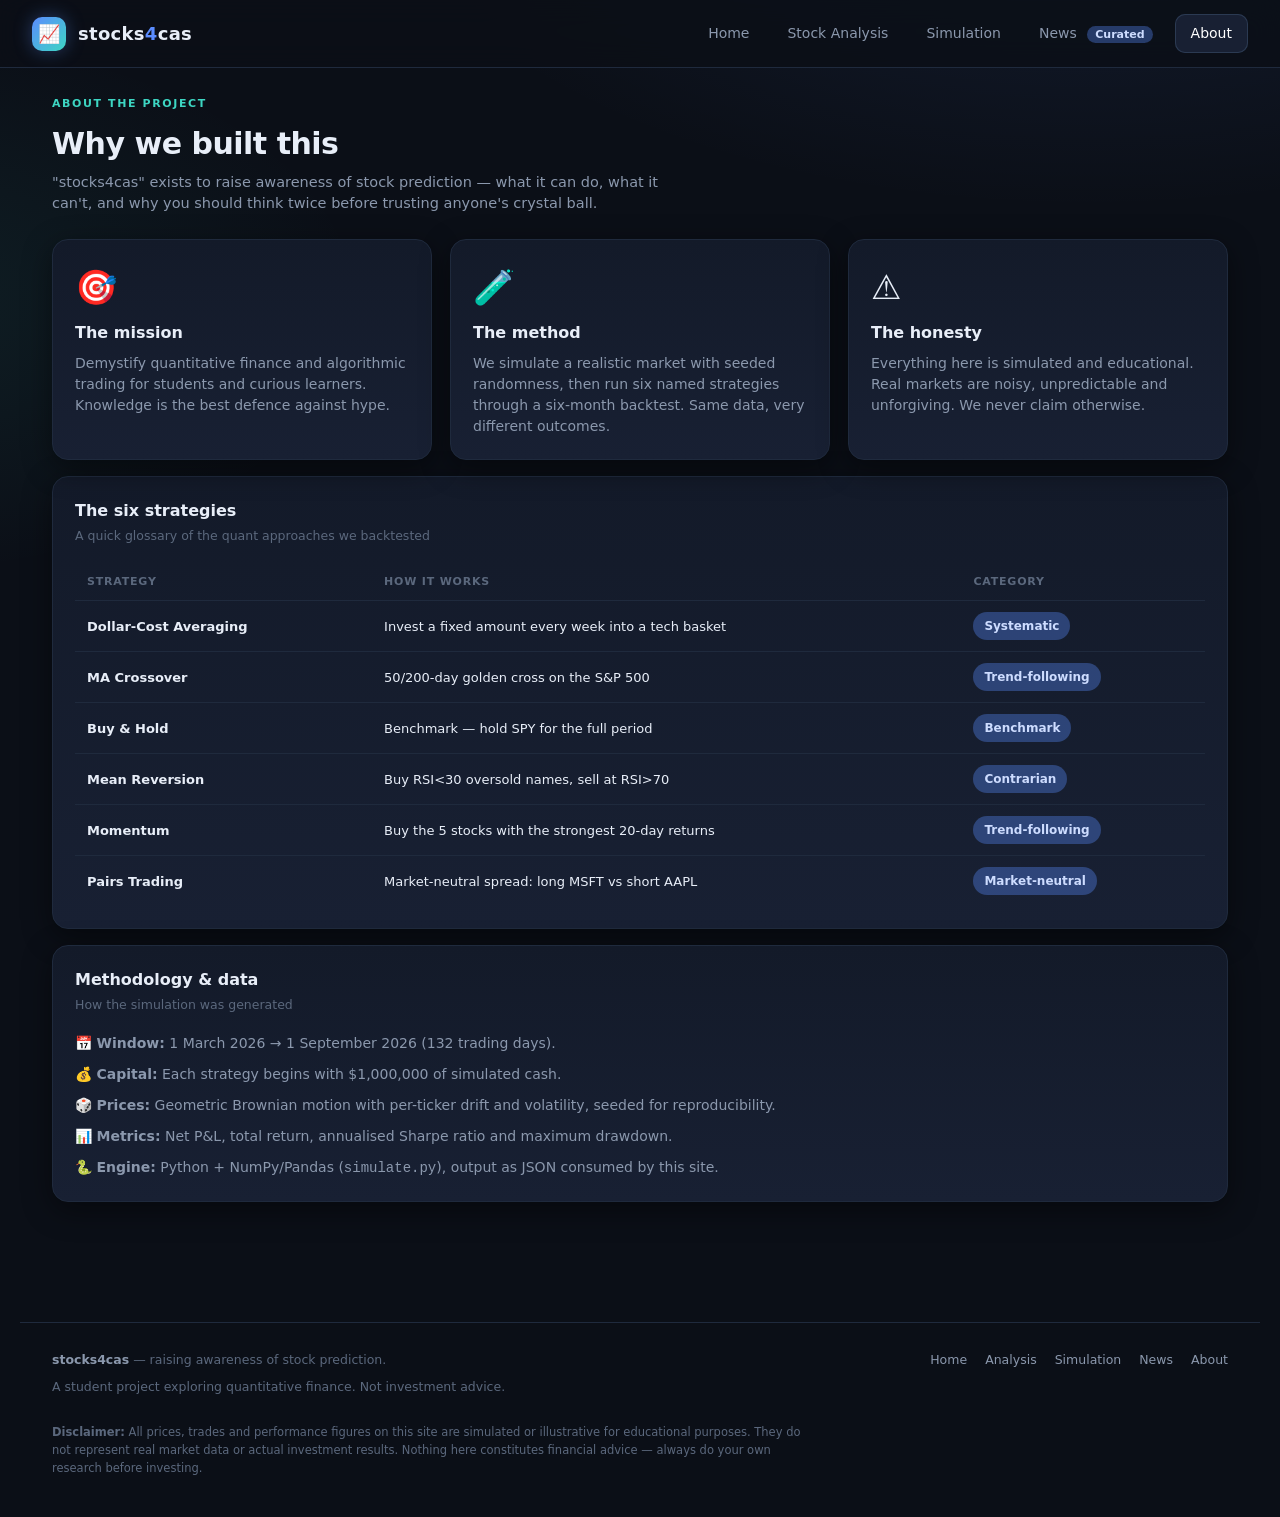
==== about.html @ e9999837 "Add multi-page quant site, simulation engine and generated data - New pages: analysis, simulation, n" ====
<!DOCTYPE html>
<html lang="en">
<head>
    <meta charset="UTF-8">
    <meta name="viewport" content="width=device-width, initial-scale=1.0">
    <title>About — stocks4cas</title>
    <link rel="stylesheet" href="style.css">
    <link rel="icon" href="data:image/svg+xml,<svg xmlns='http://www.w3.org/2000/svg' viewBox='0 0 100 100'><text y='.9em' font-size='90'>📈</text></svg>">
</head>
<body>

    <nav class="navbar">
        <div class="brand">
            <div class="mark">📈</div>
            <div class="brand-name">stocks<span>4</span>cas</div>
        </div>
        <div class="nav-links">
            <a href="index.html" data-key="home">Home</a>
            <a href="analysis.html" data-key="analysis">Stock Analysis</a>
            <a href="simulation.html" data-key="simulation">Simulation</a>
            <a href="news.html" data-key="news">News <span class="nav-badge">Curated</span></a>
            <a href="about.html" data-key="about">About</a>
        </div>
        <button class="menu-toggle" aria-label="Menu">☰</button>
    </nav>

    <main class="wrap">

        <div class="page-head fade-in">
            <div>
                <div class="eyebrow">About the project</div>
                <h1>Why we built this</h1>
                <p class="sub">
                    "stocks4cas" exists to raise awareness of stock prediction — what it can do,
                    what it can't, and why you should think twice before trusting anyone's crystal ball.
                </p>
            </div>
        </div>

        <div class="grid grid-3 mb-16">
            <div class="card fade-in">
                <div style="font-size:34px;">🎯</div>
                <h2 class="mt-8">The mission</h2>
                <p class="muted" style="font-size:14px; margin-top:8px;">
                    Demystify quantitative finance and algorithmic trading for students and curious
                    learners. Knowledge is the best defence against hype.
                </p>
            </div>
            <div class="card fade-in">
                <div style="font-size:34px;">🧪</div>
                <h2 class="mt-8">The method</h2>
                <p class="muted" style="font-size:14px; margin-top:8px;">
                    We simulate a realistic market with seeded randomness, then run six named
                    strategies through a six-month backtest. Same data, very different outcomes.
                </p>
            </div>
            <div class="card fade-in">
                <div style="font-size:34px;">⚠️</div>
                <h2 class="mt-8">The honesty</h2>
                <p class="muted" style="font-size:14px; margin-top:8px;">
                    Everything here is simulated and educational. Real markets are noisy,
                    unpredictable and unforgiving. We never claim otherwise.
                </p>
            </div>
        </div>

        <div class="card">
            <div class="card-head">
                <div>
                    <h2>The six strategies</h2>
                    <div class="hint">A quick glossary of the quant approaches we backtested</div>
                </div>
            </div>
            <div class="table-scroll">
                <table>
                    <thead>
                        <tr><th>Strategy</th><th>How it works</th><th>Category</th></tr>
                    </thead>
                    <tbody id="strategy-glossary"></tbody>
                </table>
            </div>
        </div>

        <div class="card mt-16">
            <div class="card-head">
                <div>
                    <h2>Methodology &amp; data</h2>
                    <div class="hint">How the simulation was generated</div>
                </div>
            </div>
            <div style="display:flex; flex-direction:column; gap:10px; font-size:14px;" class="muted">
                <p>📅 <strong>Window:</strong> 1 March 2026 → 1 September 2026 (132 trading days).</p>
                <p>💰 <strong>Capital:</strong> Each strategy begins with $1,000,000 of simulated cash.</p>
                <p>🎲 <strong>Prices:</strong> Geometric Brownian motion with per-ticker drift and volatility, seeded for reproducibility.</p>
                <p>📊 <strong>Metrics:</strong> Net P&amp;L, total return, annualised Sharpe ratio and maximum drawdown.</p>
                <p>🐍 <strong>Engine:</strong> Python + NumPy/Pandas (<code>simulate.py</code>), output as JSON consumed by this site.</p>
            </div>
        </div>

    </main>

    <footer class="footer" id="footer"></footer>

    <script src="data.js"></script>
    <script src="common.js"></script>
    <script src="about.js"></script>
</body>
</html>
---- style.css ----
﻿/* ============================================================
   stocks4cas — design system
   A cohesive, modern "quant terminal" aesthetic.
   ============================================================ */

:root {
    --bg: #0b0f17;
    --bg-soft: #0f1522;
    --panel: #131a29;
    --panel-2: #182033;
    --line: #1f2a3d;
    --line-strong: #2b3a52;

    --text: #e8eef8;
    --muted: #8b98ad;
    --faint: #5b687d;

    --accent: #5b8cff;
    --accent-2: #3dd6c3;
    --accent-glow: rgba(91, 140, 255, 0.35);

    --profit: #2dd4a0;
    --profit-bg: rgba(45, 212, 160, 0.12);
    --loss: #ff5d6c;
    --loss-bg: rgba(255, 93, 108, 0.12);
    --warn: #f5b544;

    --radius: 16px;
    --radius-sm: 10px;
    --shadow: 0 8px 30px rgba(0, 0, 0, 0.45);
    --font: "Inter", "Segoe UI", system-ui, -apple-system, sans-serif;
    --mono: "JetBrains Mono", "SFMono-Regular", Consolas, monospace;
}

* { margin: 0; padding: 0; box-sizing: border-box; }

html { scroll-behavior: smooth; }

body {
    font-family: var(--font);
    background:
        radial-gradient(1200px 600px at 85% -10%, rgba(91, 140, 255, 0.12), transparent 60%),
        radial-gradient(900px 500px at -10% 20%, rgba(61, 214, 195, 0.08), transparent 55%),
        var(--bg);
    color: var(--text);
    min-height: 100vh;
    line-height: 1.5;
    -webkit-font-smoothing: antialiased;
}

::selection { background: var(--accent-glow); color: #fff; }

a { color: inherit; text-decoration: none; }

::-webkit-scrollbar { width: 10px; height: 10px; }
::-webkit-scrollbar-track { background: var(--bg-soft); }
::-webkit-scrollbar-thumb { background: var(--line-strong); border-radius: 6px; }
::-webkit-scrollbar-thumb:hover { background: var(--faint); }

.navbar {
    position: sticky;
    top: 0;
    z-index: 50;
    display: flex;
    align-items: center;
    justify-content: space-between;
    padding: 14px 32px;
    background: rgba(11, 15, 23, 0.82);
    backdrop-filter: blur(14px);
    -webkit-backdrop-filter: blur(14px);
    border-bottom: 1px solid var(--line);
}

.brand {
    display: flex;
    align-items: center;
    gap: 12px;
    font-weight: 700;
    font-size: 18px;
    letter-spacing: 0.3px;
}

.brand .mark {
    width: 34px;
    height: 34px;
    display: grid;
    place-items: center;
    border-radius: 10px;
    font-size: 18px;
    background: linear-gradient(135deg, var(--accent), var(--accent-2));
    box-shadow: 0 0 18px var(--accent-glow);
}

.brand .brand-name span { color: var(--accent); }

.nav-links { display: flex; align-items: center; gap: 6px; }

.nav-links a {
    padding: 9px 16px;
    border-radius: 10px;
    color: var(--muted);
    font-size: 14px;
    font-weight: 500;
    transition: color 0.2s, background 0.2s;
}

.nav-links a:hover { color: var(--text); background: var(--panel); }

.nav-links a.active {
    color: #fff;
    background: var(--panel-2);
    box-shadow: inset 0 0 0 1px var(--line-strong);
}

.nav-badge {
    font-size: 11px;
    padding: 2px 8px;
    border-radius: 999px;
    background: var(--accent-glow);
    color: #cddcff;
    margin-left: 6px;
    font-weight: 600;
}

.menu-toggle {
    display: none;
    background: var(--panel);
    border: 1px solid var(--line);
    color: var(--text);
    border-radius: 10px;
    width: 40px;
    height: 40px;
    font-size: 18px;
    cursor: pointer;
}

.wrap {
    max-width: 1240px;
    margin: 0 auto;
    padding: 28px 32px 80px;
}

.page-head {
    display: flex;
    align-items: flex-end;
    justify-content: space-between;
    flex-wrap: wrap;
    gap: 16px;
    margin-bottom: 24px;
}

.page-head h1 { font-size: 30px; font-weight: 800; letter-spacing: -0.5px; }

.page-head .sub { color: var(--muted); margin-top: 6px; font-size: 14.5px; max-width: 640px; }

.eyebrow {
    font-size: 11px;
    font-weight: 700;
    letter-spacing: 1.6px;
    text-transform: uppercase;
    color: var(--accent-2);
    margin-bottom: 8px;
}

.grid { display: grid; gap: 18px; }
.grid-2 { grid-template-columns: repeat(2, 1fr); }
.grid-3 { grid-template-columns: repeat(3, 1fr); }
.grid-4 { grid-template-columns: repeat(4, 1fr); }
.grid-side { grid-template-columns: 2fr 1fr; }

.card {
    background: linear-gradient(180deg, var(--panel), var(--panel-2));
    border: 1px solid var(--line);
    border-radius: var(--radius);
    padding: 22px;
    box-shadow: var(--shadow);
}

.card h2 { font-size: 16px; font-weight: 700; margin-bottom: 4px; }
.card h3 { font-size: 13px; color: var(--muted); font-weight: 500; }
.card .hint { color: var(--faint); font-size: 12.5px; margin-top: 2px; }

.card-head {
    display: flex;
    align-items: flex-start;
    justify-content: space-between;
    gap: 12px;
    margin-bottom: 18px;
}

.stat-grid { display: grid; gap: 14px; }

.kpi {
    background: linear-gradient(180deg, var(--panel), var(--panel-2));
    border: 1px solid var(--line);
    border-radius: var(--radius);
    padding: 18px 20px;
}

.kpi .label { font-size: 12px; color: var(--muted); font-weight: 600; letter-spacing: 0.4px; }
.kpi .value { font-size: 28px; font-weight: 800; margin-top: 6px; font-variant-numeric: tabular-nums; letter-spacing: -0.5px; }
.kpi .delta { font-size: 13px; margin-top: 4px; font-weight: 600; }

.up { color: var(--profit); }
.down { color: var(--loss); }

.chart-box {
    position: relative;
    background: var(--bg-soft);
    border: 1px solid var(--line);
    border-radius: var(--radius-sm);
    padding: 14px;
}

.chart-box.tall { height: 360px; }
.chart-box.med { height: 280px; }

.bar-list { display: flex; flex-direction: column; gap: 12px; }

.bar-row { display: grid; grid-template-columns: 170px 1fr 120px; gap: 14px; align-items: center; }

.bar-row .bar-name { font-size: 13.5px; font-weight: 600; color: var(--text); }
.bar-row .bar-tag { display: block; font-size: 11px; color: var(--faint); font-weight: 400; }

.bar-track {
    background: var(--bg-soft);
    border-radius: 8px;
    height: 26px;
    position: relative;
    overflow: hidden;
    border: 1px solid var(--line);
}

.bar-fill {
    height: 100%;
    border-radius: 7px;
    display: flex;
    align-items: center;
    justify-content: flex-end;
    padding: 0 8px;
    font-size: 11px;
    font-weight: 700;
    color: #fff;
    min-width: 8px;
    transition: width 1s cubic-bezier(0.2, 0.8, 0.2, 1);
}

.bar-fill.profit { background: linear-gradient(90deg, #17a87f, var(--profit)); }
.bar-fill.loss { background: linear-gradient(90deg, var(--loss), #ff8a94); }
.bar-track .zero-line {
    position: absolute;
    left: 50%;
    top: 0;
    bottom: 0;
    width: 1px;
    background: var(--line-strong);
}

.bar-val { font-size: 13px; font-weight: 700; text-align: right; font-variant-numeric: tabular-nums; }

.table-scroll { overflow-x: auto; }

table { width: 100%; border-collapse: collapse; font-size: 13px; }

th {
    text-align: left;
    padding: 10px 12px;
    color: var(--faint);
    font-size: 11px;
    font-weight: 700;
    letter-spacing: 0.8px;
    text-transform: uppercase;
    border-bottom: 1px solid var(--line);
}

td { padding: 11px 12px; border-bottom: 1px solid var(--line); font-variant-numeric: tabular-nums; }

tr:last-child td { border-bottom: none; }
tbody tr:hover { background: rgba(91, 140, 255, 0.05); }

.pill {
    display: inline-flex;
    align-items: center;
    gap: 6px;
    font-size: 12px;
    font-weight: 600;
    padding: 4px 10px;
    border-radius: 999px;
    border: 1px solid var(--line-strong);
    color: var(--muted);
    background: var(--bg-soft);
}

.pill.up { color: var(--profit); background: var(--profit-bg); border-color: rgba(45, 212, 160, 0.35); }
.pill.down { color: var(--loss); background: var(--loss-bg); border-color: rgba(255, 93, 108, 0.35); }
.pill.accent { color: #cddcff; background: var(--accent-glow); border-color: transparent; }

.side-buy { color: var(--profit); font-weight: 700; }
.side-sell { color: var(--loss); font-weight: 700; }
.side-short { color: var(--warn); font-weight: 700; }
.side-cover { color: var(--accent-2); font-weight: 700; }

.news-list { display: flex; flex-direction: column; gap: 14px; }

.news-card {
    display: flex;
    gap: 16px;
    padding: 16px;
    background: linear-gradient(180deg, var(--panel), var(--panel-2));
    border: 1px solid var(--line);
    border-radius: var(--radius);
    cursor: pointer;
    transition: transform 0.18s, border-color 0.18s, box-shadow 0.18s;
}

.news-card:hover { transform: translateY(-2px); border-color: var(--line-strong); box-shadow: var(--shadow); }

.news-thumb {
    width: 92px;
    height: 68px;
    border-radius: var(--radius-sm);
    object-fit: cover;
    background: var(--bg-soft);
    flex-shrink: 0;
    display: grid;
    place-items: center;
    font-size: 26px;
    border: 1px solid var(--line);
}

.news-body { flex: 1; min-width: 0; }

.news-body h4 { font-size: 15px; font-weight: 650; line-height: 1.35; margin-bottom: 4px; }

.news-body p {
    font-size: 13px;
    color: var(--muted);
    display: -webkit-box;
    -webkit-line-clamp: 2;
    -webkit-box-orient: vertical;
    overflow: hidden;
}

.news-meta { display: flex; gap: 10px; align-items: center; margin-top: 8px; font-size: 11.5px; color: var(--faint); flex-wrap: wrap; }
.news-meta .source { color: var(--accent-2); font-weight: 600; }

.insight-card {
    border-left: 3px solid var(--accent);
    background: linear-gradient(180deg, var(--panel), var(--panel-2));
    border-radius: var(--radius);
    padding: 18px 20px;
}

.insight-card.positive { border-left-color: var(--profit); }
.insight-card.negative { border-left-color: var(--loss); }

.insight-card h4 { font-size: 14.5px; font-weight: 700; margin-bottom: 6px; }
.insight-card p { font-size: 13.5px; color: var(--muted); }

.hero {
    position: relative;
    border-radius: 22px;
    overflow: hidden;
    padding: 48px 44px;
    border: 1px solid var(--line);
    background:
        radial-gradient(700px 400px at 90% 0%, rgba(61, 214, 195, 0.16), transparent 60%),
        radial-gradient(700px 400px at 0% 100%, rgba(91, 140, 255, 0.2), transparent 60%),
        linear-gradient(180deg, var(--panel), var(--panel-2));
    margin-bottom: 22px;
}

.hero h1 { font-size: 42px; font-weight: 850; letter-spacing: -1px; line-height: 1.08; max-width: 720px; }

.hero h1 .grad {
    background: linear-gradient(90deg, var(--accent), var(--accent-2));
    -webkit-background-clip: text;
    background-clip: text;
    color: transparent;
}

.hero p { color: var(--muted); max-width: 620px; margin-top: 14px; font-size: 15.5px; }

.hero-ctas { display: flex; gap: 12px; margin-top: 26px; flex-wrap: wrap; }

.btn {
    display: inline-flex;
    align-items: center;
    gap: 8px;
    padding: 12px 22px;
    border-radius: 12px;
    font-weight: 700;
    font-size: 14px;
    border: 1px solid transparent;
    cursor: pointer;
    transition: transform 0.15s, box-shadow 0.15s, background 0.15s;
}

.btn-primary { background: linear-gradient(135deg, var(--accent), #3a6fe0); color: #fff; box-shadow: 0 6px 22px var(--accent-glow); }
.btn-primary:hover { transform: translateY(-1px); box-shadow: 0 10px 28px var(--accent-glow); }
.btn-ghost { background: var(--panel-2); border-color: var(--line-strong); color: var(--text); }
.btn-ghost:hover { background: var(--line-strong); }

.segment {
    display: inline-flex;
    background: var(--bg-soft);
    border: 1px solid var(--line);
    border-radius: 10px;
    padding: 3px;
    gap: 3px;
}

.segment button {
    border: none;
    background: transparent;
    color: var(--muted);
    padding: 8px 16px;
    border-radius: 8px;
    font-size: 13px;
    font-weight: 600;
    cursor: pointer;
    transition: all 0.15s;
}

.segment button.active { background: var(--panel-2); color: #fff; box-shadow: 0 2px 8px rgba(0,0,0,0.4); }

select, input[type="text"] {
    background: var(--bg-soft);
    border: 1px solid var(--line-strong);
    color: var(--text);
    border-radius: 10px;
    padding: 9px 12px;
    font-size: 13.5px;
    font-family: var(--font);
}

select:focus, input:focus { outline: none; border-color: var(--accent); }

.footer {
    border-top: 1px solid var(--line);
    margin-top: 40px;
    padding: 28px 32px 40px;
    color: var(--faint);
    font-size: 12.5px;
    display: flex;
    flex-wrap: wrap;
    gap: 16px;
    justify-content: space-between;
    max-width: 1240px;
    margin-left: auto;
    margin-right: auto;
}

.footer a { color: var(--muted); }
.footer a:hover { color: var(--accent-2); }

.disclaimer { font-size: 11.5px; color: var(--faint); max-width: 760px; margin-top: 10px; line-height: 1.6; }

.muted { color: var(--muted); }
.faint { color: var(--faint); }
.mono { font-family: var(--mono); }
.center { text-align: center; }
.mt-8 { margin-top: 8px; }
.mt-16 { margin-top: 16px; }
.mb-8 { margin-bottom: 8px; }
.mb-16 { margin-bottom: 16px; }

.spinner {
    width: 22px;
    height: 22px;
    border: 3px solid var(--line-strong);
    border-top-color: var(--accent);
    border-radius: 50%;
    animation: spin 0.8s linear infinite;
    margin: 20px auto;
}

@keyframes spin { to { transform: rotate(360deg); } }

.fade-in { animation: fade 0.5s ease both; }
@keyframes fade { from { opacity: 0; transform: translateY(6px); } to { opacity: 1; transform: none; } }

.ticker-strip {
    display: flex;
    gap: 26px;
    overflow-x: auto;
    padding: 14px 20px;
    background: var(--panel);
    border: 1px solid var(--line);
    border-radius: var(--radius);
    margin-bottom: 22px;
    white-space: nowrap;
}

.ticker-item { display: inline-flex; gap: 8px; align-items: baseline; font-size: 13.5px; }
.ticker-item .t { font-weight: 700; }
.ticker-item .p { color: var(--muted); font-variant-numeric: tabular-nums; }

@media (max-width: 980px) {
    .grid-3, .grid-4 { grid-template-columns: repeat(2, 1fr); }
    .grid-side { grid-template-columns: 1fr; }
    .hero h1 { font-size: 32px; }
}

@media (max-width: 640px) {
    .grid-2, .grid-3, .grid-4 { grid-template-columns: 1fr; }
    .nav-links {
        display: none;
        position: absolute;
        top: 60px;
        left: 12px;
        right: 12px;
        flex-direction: column;
        background: var(--panel-2);
        border: 1px solid var(--line);
        border-radius: 14px;
        padding: 10px;
    }
    .nav-links.open { display: flex; }
    .menu-toggle { display: block; }
    .wrap { padding: 20px 16px 60px; }
    .hero { padding: 32px 22px; }
    .hero h1 { font-size: 27px; }
    .bar-row { grid-template-columns: 1fr; gap: 6px; }
    .bar-val { text-align: left; }
}
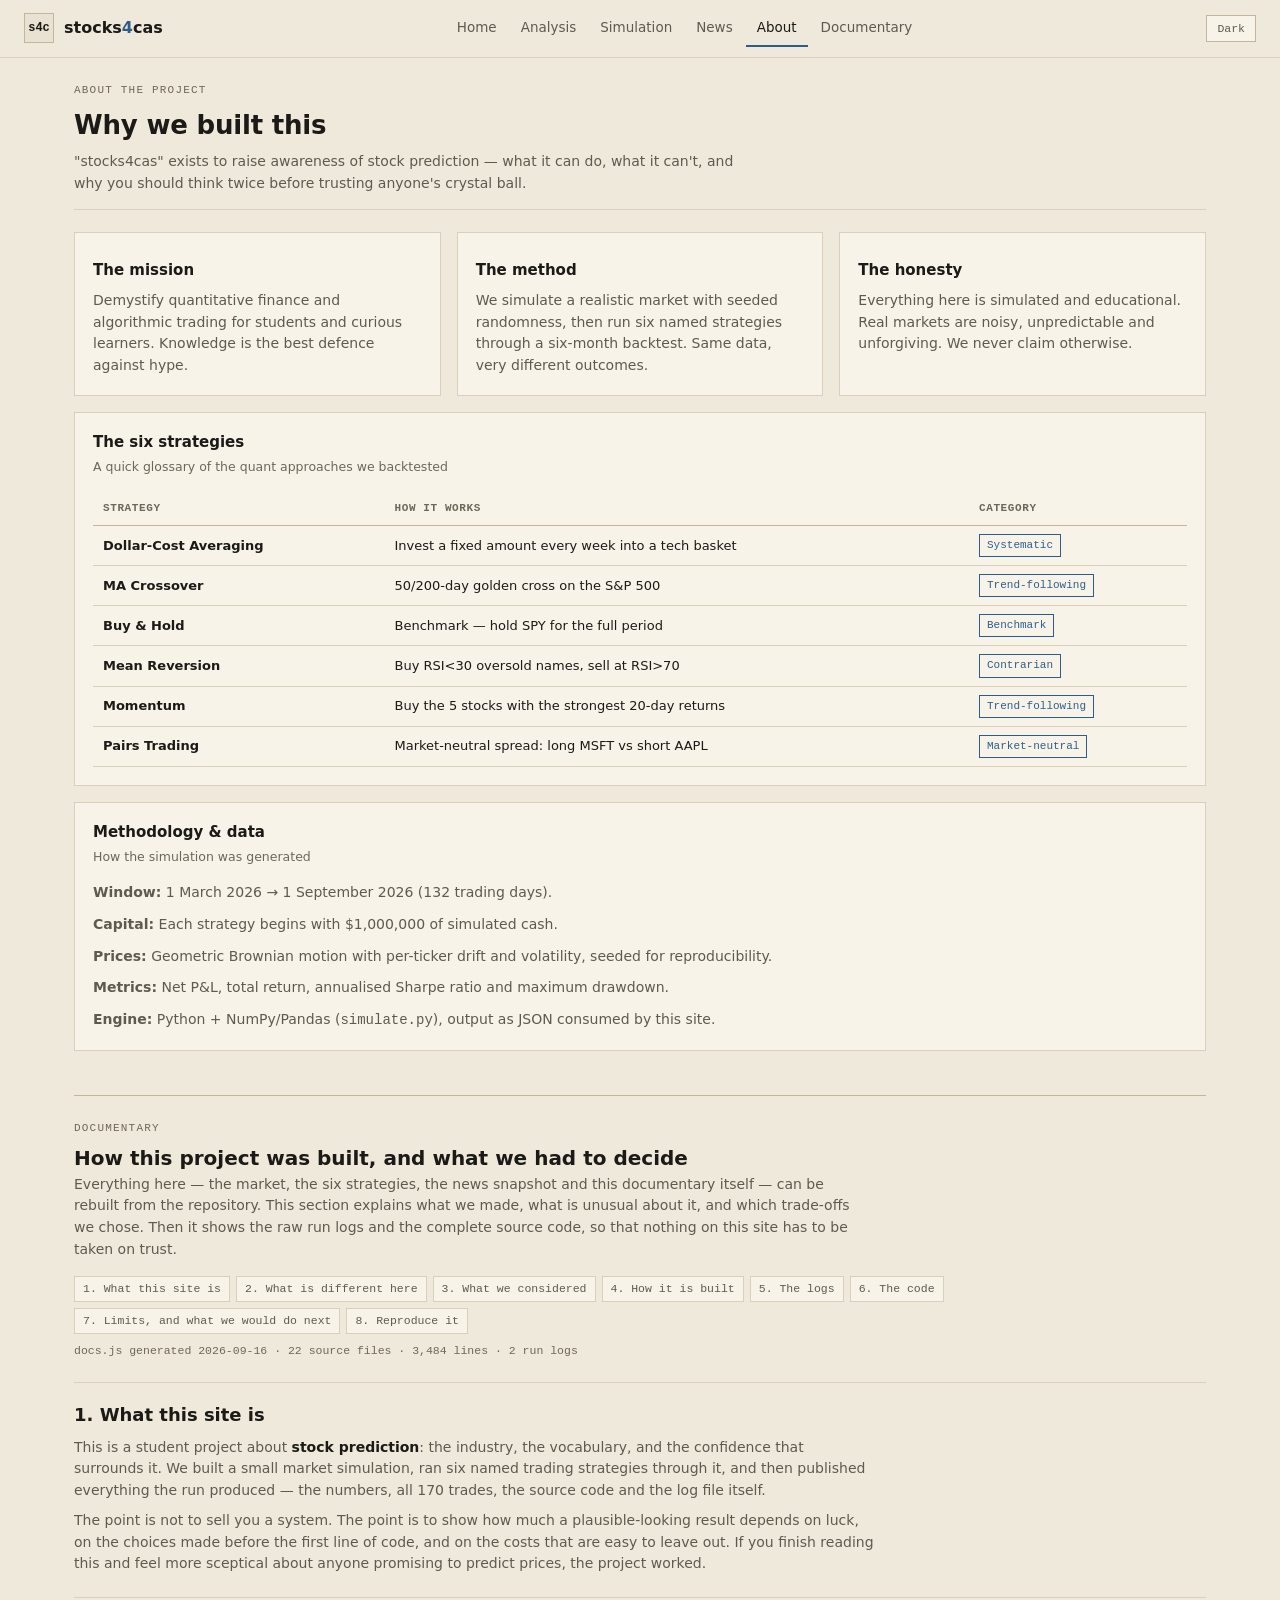
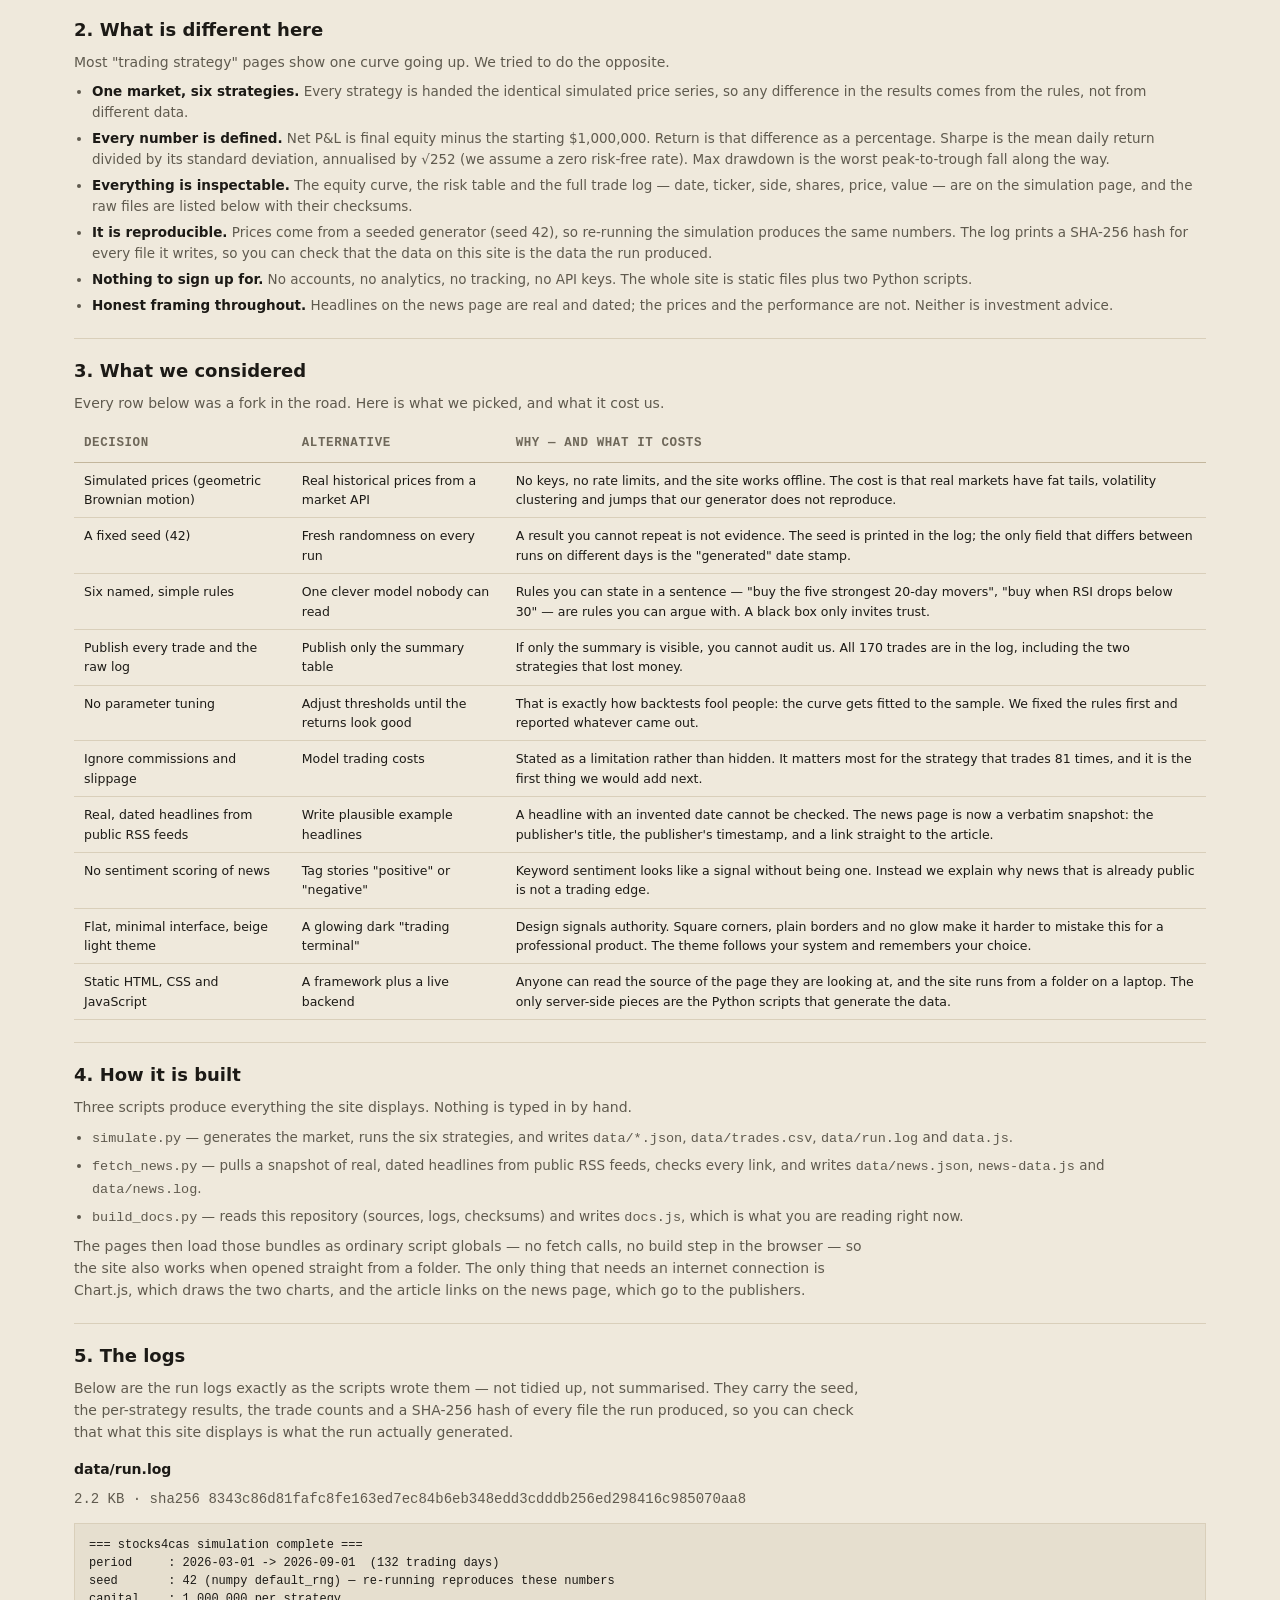
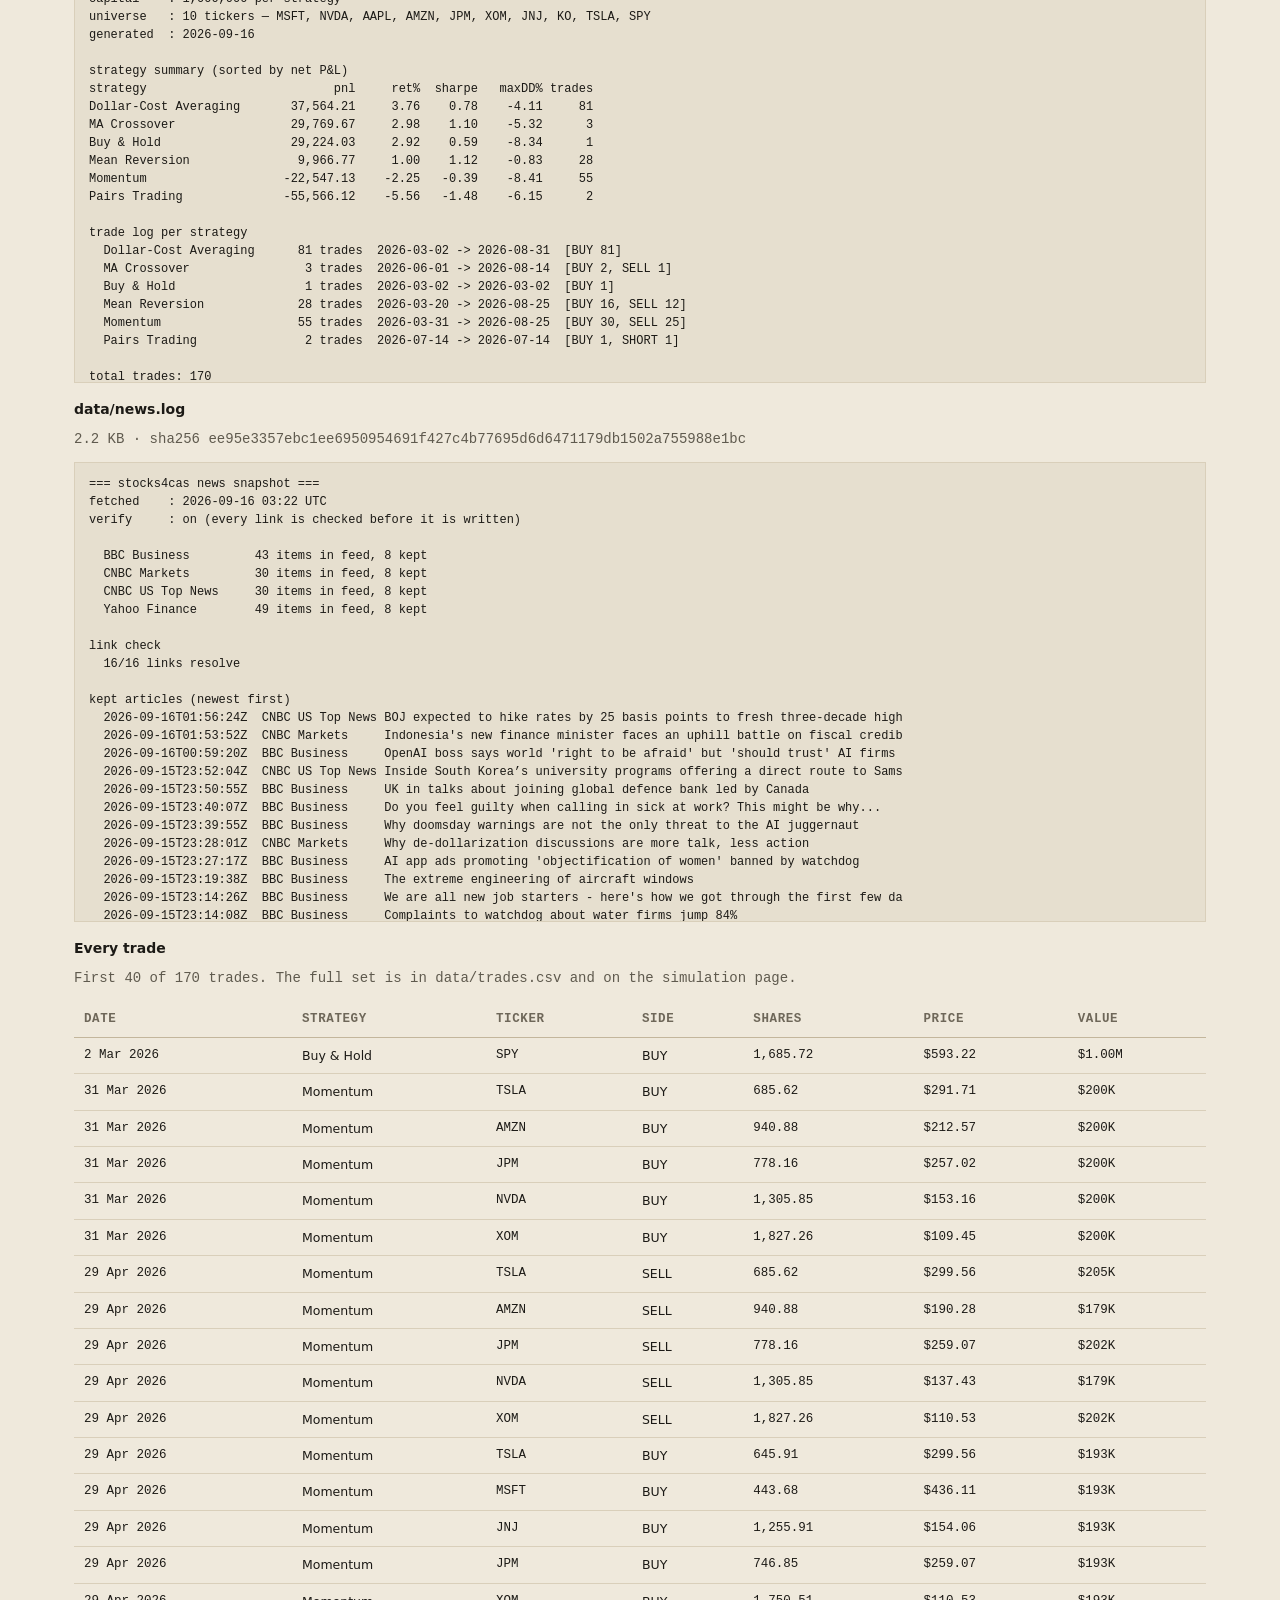
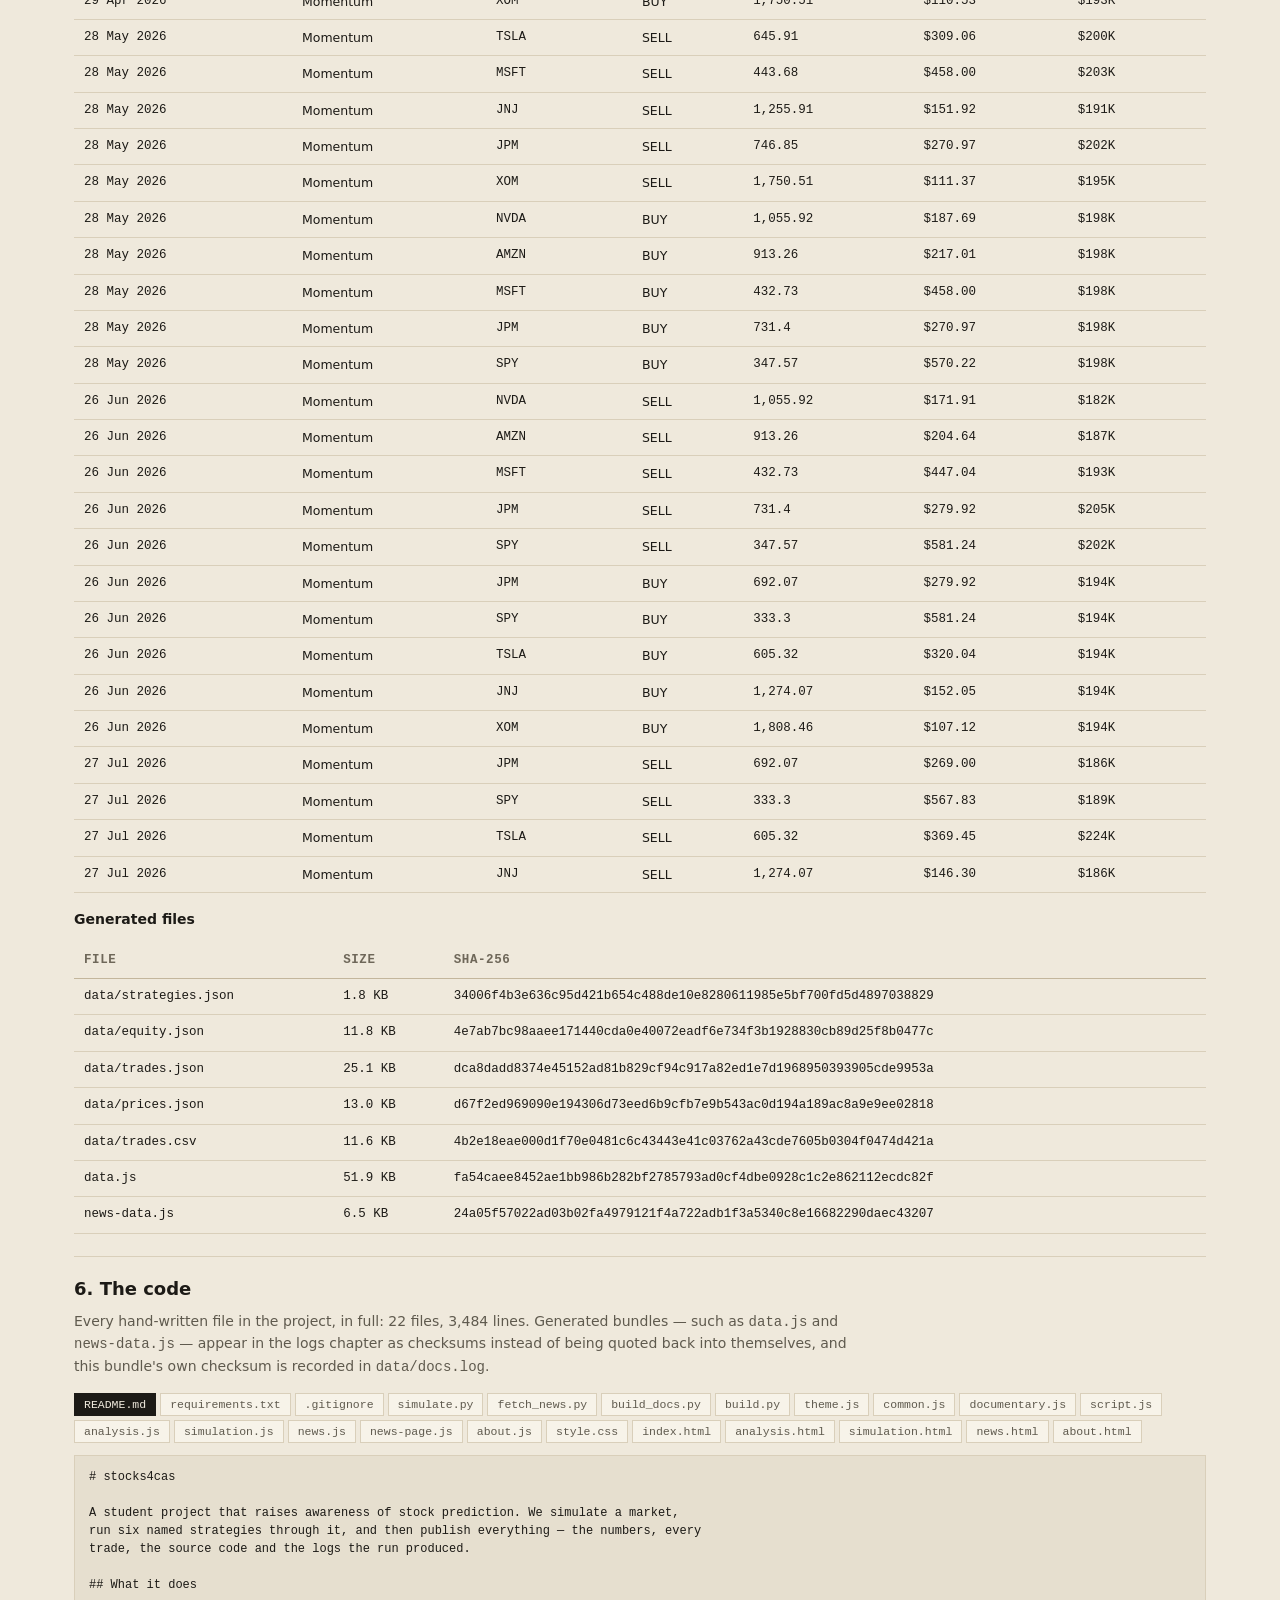
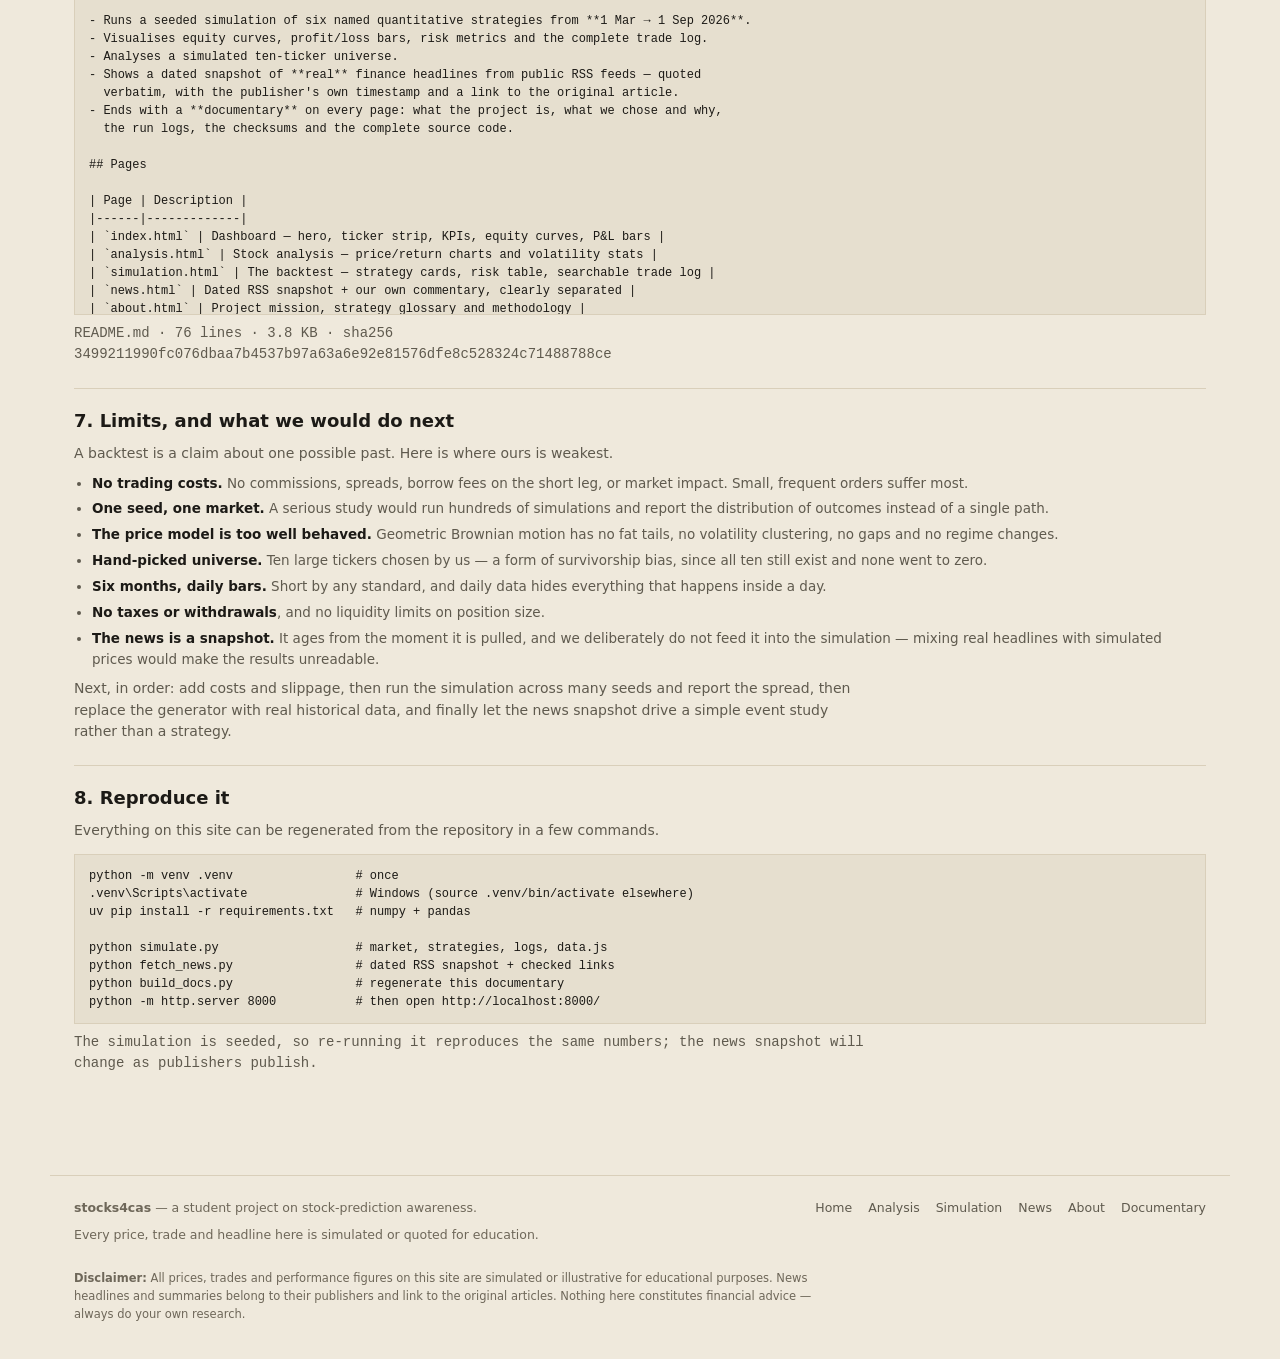
==== commit beb9dba3: "Flat minimal redesign, dark + beige themes, and a documentary on every page - style.css rewritten: s" ====
--- a/about.html
+++ b/about.html
@@ -5,28 +5,33 @@
     <meta name="viewport" content="width=device-width, initial-scale=1.0">
     <title>About — stocks4cas</title>
     <link rel="stylesheet" href="style.css">
-    <link rel="icon" href="data:image/svg+xml,<svg xmlns='http://www.w3.org/2000/svg' viewBox='0 0 100 100'><text y='.9em' font-size='90'>📈</text></svg>">
+    <script src="theme.js"></script>
+    <link rel="icon" href="data:image/svg+xml,<svg xmlns='http://www.w3.org/2000/svg' viewBox='0 0 32 32'><rect width='32' height='32' fill='%2315171a'/><text x='16' y='22' font-family='monospace' font-size='13' fill='%23e9e7e2' text-anchor='middle'>s4c</text></svg>">
 </head>
 <body>
 
     <nav class="navbar">
         <div class="brand">
-            <div class="mark">📈</div>
+            <div class="mark">s4c</div>
             <div class="brand-name">stocks<span>4</span>cas</div>
         </div>
         <div class="nav-links">
             <a href="index.html" data-key="home">Home</a>
-            <a href="analysis.html" data-key="analysis">Stock Analysis</a>
+            <a href="analysis.html" data-key="analysis">Analysis</a>
             <a href="simulation.html" data-key="simulation">Simulation</a>
-            <a href="news.html" data-key="news">News <span class="nav-badge">Curated</span></a>
+            <a href="news.html" data-key="news">News</a>
             <a href="about.html" data-key="about">About</a>
+            <a href="#documentary">Documentary</a>
         </div>
-        <button class="menu-toggle" aria-label="Menu">☰</button>
+        <div class="nav-tools">
+            <button class="theme-toggle" id="theme-toggle" type="button">Light</button>
+            <button class="menu-toggle" aria-label="Menu">Menu</button>
+        </div>
     </nav>
 
     <main class="wrap">
 
-        <div class="page-head fade-in">
+        <div class="page-head">
             <div>
                 <div class="eyebrow">About the project</div>
                 <h1>Why we built this</h1>
@@ -38,24 +43,24 @@
         </div>
 
         <div class="grid grid-3 mb-16">
-            <div class="card fade-in">
-                <div style="font-size:34px;">🎯</div>
+            <div class="card">
+                <div style="font-size:34px;"></div>
                 <h2 class="mt-8">The mission</h2>
                 <p class="muted" style="font-size:14px; margin-top:8px;">
                     Demystify quantitative finance and algorithmic trading for students and curious
                     learners. Knowledge is the best defence against hype.
                 </p>
             </div>
-            <div class="card fade-in">
-                <div style="font-size:34px;">🧪</div>
+            <div class="card">
+                <div style="font-size:34px;"></div>
                 <h2 class="mt-8">The method</h2>
                 <p class="muted" style="font-size:14px; margin-top:8px;">
                     We simulate a realistic market with seeded randomness, then run six named
                     strategies through a six-month backtest. Same data, very different outcomes.
                 </p>
             </div>
-            <div class="card fade-in">
-                <div style="font-size:34px;">⚠️</div>
+            <div class="card">
+                <div style="font-size:34px;"></div>
                 <h2 class="mt-8">The honesty</h2>
                 <p class="muted" style="font-size:14px; margin-top:8px;">
                     Everything here is simulated and educational. Real markets are noisy,
@@ -89,20 +94,26 @@
                 </div>
             </div>
             <div style="display:flex; flex-direction:column; gap:10px; font-size:14px;" class="muted">
-                <p>📅 <strong>Window:</strong> 1 March 2026 → 1 September 2026 (132 trading days).</p>
-                <p>💰 <strong>Capital:</strong> Each strategy begins with $1,000,000 of simulated cash.</p>
-                <p>🎲 <strong>Prices:</strong> Geometric Brownian motion with per-ticker drift and volatility, seeded for reproducibility.</p>
-                <p>📊 <strong>Metrics:</strong> Net P&amp;L, total return, annualised Sharpe ratio and maximum drawdown.</p>
-                <p>🐍 <strong>Engine:</strong> Python + NumPy/Pandas (<code>simulate.py</code>), output as JSON consumed by this site.</p>
+                <p> <strong>Window:</strong> 1 March 2026 → 1 September 2026 (132 trading days).</p>
+                <p> <strong>Capital:</strong> Each strategy begins with $1,000,000 of simulated cash.</p>
+                <p> <strong>Prices:</strong> Geometric Brownian motion with per-ticker drift and volatility, seeded for reproducibility.</p>
+                <p> <strong>Metrics:</strong> Net P&amp;L, total return, annualised Sharpe ratio and maximum drawdown.</p>
+                <p> <strong>Engine:</strong> Python + NumPy/Pandas (<code>simulate.py</code>), output as JSON consumed by this site.</p>
             </div>
         </div>
+
+        <!-- Documentary: rendered on every page by documentary.js, from the
+             generated docs.js bundle (prose, run log, sources, hashes). -->
+        <section class="doc" id="documentary"></section>
 
     </main>
 
     <footer class="footer" id="footer"></footer>
 
     <script src="data.js"></script>
+    <script src="docs.js" defer></script>
     <script src="common.js"></script>
+    <script src="documentary.js"></script>
     <script src="about.js"></script>
 </body>
-</html>
+</html>
--- a/style.css
+++ b/style.css
@@ -1,526 +1,604 @@
-﻿/* ============================================================
-   stocks4cas — design system
-   A cohesive, modern "quant terminal" aesthetic.
-   ============================================================ */
-
-:root {
-    --bg: #0b0f17;
-    --bg-soft: #0f1522;
-    --panel: #131a29;
-    --panel-2: #182033;
-    --line: #1f2a3d;
-    --line-strong: #2b3a52;
-
-    --text: #e8eef8;
-    --muted: #8b98ad;
-    --faint: #5b687d;
-
-    --accent: #5b8cff;
-    --accent-2: #3dd6c3;
-    --accent-glow: rgba(91, 140, 255, 0.35);
-
-    --profit: #2dd4a0;
-    --profit-bg: rgba(45, 212, 160, 0.12);
-    --loss: #ff5d6c;
-    --loss-bg: rgba(255, 93, 108, 0.12);
-    --warn: #f5b544;
-
-    --radius: 16px;
-    --radius-sm: 10px;
-    --shadow: 0 8px 30px rgba(0, 0, 0, 0.45);
-    --font: "Inter", "Segoe UI", system-ui, -apple-system, sans-serif;
-    --mono: "JetBrains Mono", "SFMono-Regular", Consolas, monospace;
-}
-
-* { margin: 0; padding: 0; box-sizing: border-box; }
-
-html { scroll-behavior: smooth; }
-
-body {
-    font-family: var(--font);
-    background:
-        radial-gradient(1200px 600px at 85% -10%, rgba(91, 140, 255, 0.12), transparent 60%),
-        radial-gradient(900px 500px at -10% 20%, rgba(61, 214, 195, 0.08), transparent 55%),
-        var(--bg);
-    color: var(--text);
-    min-height: 100vh;
-    line-height: 1.5;
-    -webkit-font-smoothing: antialiased;
-}
-
-::selection { background: var(--accent-glow); color: #fff; }
-
-a { color: inherit; text-decoration: none; }
-
-::-webkit-scrollbar { width: 10px; height: 10px; }
-::-webkit-scrollbar-track { background: var(--bg-soft); }
-::-webkit-scrollbar-thumb { background: var(--line-strong); border-radius: 6px; }
-::-webkit-scrollbar-thumb:hover { background: var(--faint); }
-
-.navbar {
-    position: sticky;
-    top: 0;
-    z-index: 50;
-    display: flex;
-    align-items: center;
-    justify-content: space-between;
-    padding: 14px 32px;
-    background: rgba(11, 15, 23, 0.82);
-    backdrop-filter: blur(14px);
-    -webkit-backdrop-filter: blur(14px);
-    border-bottom: 1px solid var(--line);
-}
-
-.brand {
-    display: flex;
-    align-items: center;
-    gap: 12px;
-    font-weight: 700;
-    font-size: 18px;
-    letter-spacing: 0.3px;
-}
-
-.brand .mark {
-    width: 34px;
-    height: 34px;
-    display: grid;
-    place-items: center;
-    border-radius: 10px;
-    font-size: 18px;
-    background: linear-gradient(135deg, var(--accent), var(--accent-2));
-    box-shadow: 0 0 18px var(--accent-glow);
-}
-
-.brand .brand-name span { color: var(--accent); }
-
-.nav-links { display: flex; align-items: center; gap: 6px; }
-
-.nav-links a {
-    padding: 9px 16px;
-    border-radius: 10px;
-    color: var(--muted);
-    font-size: 14px;
-    font-weight: 500;
-    transition: color 0.2s, background 0.2s;
-}
-
-.nav-links a:hover { color: var(--text); background: var(--panel); }
-
-.nav-links a.active {
-    color: #fff;
-    background: var(--panel-2);
-    box-shadow: inset 0 0 0 1px var(--line-strong);
-}
-
-.nav-badge {
-    font-size: 11px;
-    padding: 2px 8px;
-    border-radius: 999px;
-    background: var(--accent-glow);
-    color: #cddcff;
-    margin-left: 6px;
-    font-weight: 600;
-}
-
-.menu-toggle {
-    display: none;
-    background: var(--panel);
-    border: 1px solid var(--line);
-    color: var(--text);
-    border-radius: 10px;
-    width: 40px;
-    height: 40px;
-    font-size: 18px;
-    cursor: pointer;
-}
-
-.wrap {
-    max-width: 1240px;
-    margin: 0 auto;
-    padding: 28px 32px 80px;
-}
-
-.page-head {
-    display: flex;
-    align-items: flex-end;
-    justify-content: space-between;
-    flex-wrap: wrap;
-    gap: 16px;
-    margin-bottom: 24px;
-}
-
-.page-head h1 { font-size: 30px; font-weight: 800; letter-spacing: -0.5px; }
-
-.page-head .sub { color: var(--muted); margin-top: 6px; font-size: 14.5px; max-width: 640px; }
-
-.eyebrow {
-    font-size: 11px;
-    font-weight: 700;
-    letter-spacing: 1.6px;
-    text-transform: uppercase;
-    color: var(--accent-2);
-    margin-bottom: 8px;
-}
-
-.grid { display: grid; gap: 18px; }
-.grid-2 { grid-template-columns: repeat(2, 1fr); }
-.grid-3 { grid-template-columns: repeat(3, 1fr); }
-.grid-4 { grid-template-columns: repeat(4, 1fr); }
-.grid-side { grid-template-columns: 2fr 1fr; }
-
-.card {
-    background: linear-gradient(180deg, var(--panel), var(--panel-2));
-    border: 1px solid var(--line);
-    border-radius: var(--radius);
-    padding: 22px;
-    box-shadow: var(--shadow);
-}
-
-.card h2 { font-size: 16px; font-weight: 700; margin-bottom: 4px; }
-.card h3 { font-size: 13px; color: var(--muted); font-weight: 500; }
-.card .hint { color: var(--faint); font-size: 12.5px; margin-top: 2px; }
-
-.card-head {
-    display: flex;
-    align-items: flex-start;
-    justify-content: space-between;
-    gap: 12px;
-    margin-bottom: 18px;
-}
-
-.stat-grid { display: grid; gap: 14px; }
-
-.kpi {
-    background: linear-gradient(180deg, var(--panel), var(--panel-2));
-    border: 1px solid var(--line);
-    border-radius: var(--radius);
-    padding: 18px 20px;
-}
-
-.kpi .label { font-size: 12px; color: var(--muted); font-weight: 600; letter-spacing: 0.4px; }
-.kpi .value { font-size: 28px; font-weight: 800; margin-top: 6px; font-variant-numeric: tabular-nums; letter-spacing: -0.5px; }
-.kpi .delta { font-size: 13px; margin-top: 4px; font-weight: 600; }
-
-.up { color: var(--profit); }
-.down { color: var(--loss); }
-
-.chart-box {
-    position: relative;
-    background: var(--bg-soft);
-    border: 1px solid var(--line);
-    border-radius: var(--radius-sm);
-    padding: 14px;
-}
-
-.chart-box.tall { height: 360px; }
-.chart-box.med { height: 280px; }
-
-.bar-list { display: flex; flex-direction: column; gap: 12px; }
-
-.bar-row { display: grid; grid-template-columns: 170px 1fr 120px; gap: 14px; align-items: center; }
-
-.bar-row .bar-name { font-size: 13.5px; font-weight: 600; color: var(--text); }
-.bar-row .bar-tag { display: block; font-size: 11px; color: var(--faint); font-weight: 400; }
-
-.bar-track {
-    background: var(--bg-soft);
-    border-radius: 8px;
-    height: 26px;
-    position: relative;
-    overflow: hidden;
-    border: 1px solid var(--line);
-}
-
-.bar-fill {
-    height: 100%;
-    border-radius: 7px;
-    display: flex;
-    align-items: center;
-    justify-content: flex-end;
-    padding: 0 8px;
-    font-size: 11px;
-    font-weight: 700;
-    color: #fff;
-    min-width: 8px;
-    transition: width 1s cubic-bezier(0.2, 0.8, 0.2, 1);
-}
-
-.bar-fill.profit { background: linear-gradient(90deg, #17a87f, var(--profit)); }
-.bar-fill.loss { background: linear-gradient(90deg, var(--loss), #ff8a94); }
-.bar-track .zero-line {
-    position: absolute;
-    left: 50%;
-    top: 0;
-    bottom: 0;
-    width: 1px;
-    background: var(--line-strong);
-}
-
-.bar-val { font-size: 13px; font-weight: 700; text-align: right; font-variant-numeric: tabular-nums; }
-
-.table-scroll { overflow-x: auto; }
-
-table { width: 100%; border-collapse: collapse; font-size: 13px; }
-
-th {
-    text-align: left;
-    padding: 10px 12px;
-    color: var(--faint);
-    font-size: 11px;
-    font-weight: 700;
-    letter-spacing: 0.8px;
-    text-transform: uppercase;
-    border-bottom: 1px solid var(--line);
-}
-
-td { padding: 11px 12px; border-bottom: 1px solid var(--line); font-variant-numeric: tabular-nums; }
-
-tr:last-child td { border-bottom: none; }
-tbody tr:hover { background: rgba(91, 140, 255, 0.05); }
-
-.pill {
-    display: inline-flex;
-    align-items: center;
-    gap: 6px;
-    font-size: 12px;
-    font-weight: 600;
-    padding: 4px 10px;
-    border-radius: 999px;
-    border: 1px solid var(--line-strong);
-    color: var(--muted);
-    background: var(--bg-soft);
-}
-
-.pill.up { color: var(--profit); background: var(--profit-bg); border-color: rgba(45, 212, 160, 0.35); }
-.pill.down { color: var(--loss); background: var(--loss-bg); border-color: rgba(255, 93, 108, 0.35); }
-.pill.accent { color: #cddcff; background: var(--accent-glow); border-color: transparent; }
-
-.side-buy { color: var(--profit); font-weight: 700; }
-.side-sell { color: var(--loss); font-weight: 700; }
-.side-short { color: var(--warn); font-weight: 700; }
-.side-cover { color: var(--accent-2); font-weight: 700; }
-
-.news-list { display: flex; flex-direction: column; gap: 14px; }
-
-.news-card {
-    display: flex;
-    gap: 16px;
-    padding: 16px;
-    background: linear-gradient(180deg, var(--panel), var(--panel-2));
-    border: 1px solid var(--line);
-    border-radius: var(--radius);
-    cursor: pointer;
-    transition: transform 0.18s, border-color 0.18s, box-shadow 0.18s;
-}
-
-.news-card:hover { transform: translateY(-2px); border-color: var(--line-strong); box-shadow: var(--shadow); }
-
-.news-thumb {
-    width: 92px;
-    height: 68px;
-    border-radius: var(--radius-sm);
-    object-fit: cover;
-    background: var(--bg-soft);
-    flex-shrink: 0;
-    display: grid;
-    place-items: center;
-    font-size: 26px;
-    border: 1px solid var(--line);
-}
-
-.news-body { flex: 1; min-width: 0; }
-
-.news-body h4 { font-size: 15px; font-weight: 650; line-height: 1.35; margin-bottom: 4px; }
-
-.news-body p {
-    font-size: 13px;
-    color: var(--muted);
-    display: -webkit-box;
-    -webkit-line-clamp: 2;
-    -webkit-box-orient: vertical;
-    overflow: hidden;
-}
-
-.news-meta { display: flex; gap: 10px; align-items: center; margin-top: 8px; font-size: 11.5px; color: var(--faint); flex-wrap: wrap; }
-.news-meta .source { color: var(--accent-2); font-weight: 600; }
-
-.insight-card {
-    border-left: 3px solid var(--accent);
-    background: linear-gradient(180deg, var(--panel), var(--panel-2));
-    border-radius: var(--radius);
-    padding: 18px 20px;
-}
-
-.insight-card.positive { border-left-color: var(--profit); }
-.insight-card.negative { border-left-color: var(--loss); }
-
-.insight-card h4 { font-size: 14.5px; font-weight: 700; margin-bottom: 6px; }
-.insight-card p { font-size: 13.5px; color: var(--muted); }
-
-.hero {
-    position: relative;
-    border-radius: 22px;
-    overflow: hidden;
-    padding: 48px 44px;
-    border: 1px solid var(--line);
-    background:
-        radial-gradient(700px 400px at 90% 0%, rgba(61, 214, 195, 0.16), transparent 60%),
-        radial-gradient(700px 400px at 0% 100%, rgba(91, 140, 255, 0.2), transparent 60%),
-        linear-gradient(180deg, var(--panel), var(--panel-2));
-    margin-bottom: 22px;
-}
-
-.hero h1 { font-size: 42px; font-weight: 850; letter-spacing: -1px; line-height: 1.08; max-width: 720px; }
-
-.hero h1 .grad {
-    background: linear-gradient(90deg, var(--accent), var(--accent-2));
-    -webkit-background-clip: text;
-    background-clip: text;
-    color: transparent;
-}
-
-.hero p { color: var(--muted); max-width: 620px; margin-top: 14px; font-size: 15.5px; }
-
-.hero-ctas { display: flex; gap: 12px; margin-top: 26px; flex-wrap: wrap; }
-
-.btn {
-    display: inline-flex;
-    align-items: center;
-    gap: 8px;
-    padding: 12px 22px;
-    border-radius: 12px;
-    font-weight: 700;
-    font-size: 14px;
-    border: 1px solid transparent;
-    cursor: pointer;
-    transition: transform 0.15s, box-shadow 0.15s, background 0.15s;
-}
-
-.btn-primary { background: linear-gradient(135deg, var(--accent), #3a6fe0); color: #fff; box-shadow: 0 6px 22px var(--accent-glow); }
-.btn-primary:hover { transform: translateY(-1px); box-shadow: 0 10px 28px var(--accent-glow); }
-.btn-ghost { background: var(--panel-2); border-color: var(--line-strong); color: var(--text); }
-.btn-ghost:hover { background: var(--line-strong); }
-
-.segment {
-    display: inline-flex;
-    background: var(--bg-soft);
-    border: 1px solid var(--line);
-    border-radius: 10px;
-    padding: 3px;
-    gap: 3px;
-}
-
-.segment button {
-    border: none;
-    background: transparent;
-    color: var(--muted);
-    padding: 8px 16px;
-    border-radius: 8px;
-    font-size: 13px;
-    font-weight: 600;
-    cursor: pointer;
-    transition: all 0.15s;
-}
-
-.segment button.active { background: var(--panel-2); color: #fff; box-shadow: 0 2px 8px rgba(0,0,0,0.4); }
-
-select, input[type="text"] {
-    background: var(--bg-soft);
-    border: 1px solid var(--line-strong);
-    color: var(--text);
-    border-radius: 10px;
-    padding: 9px 12px;
-    font-size: 13.5px;
-    font-family: var(--font);
-}
-
-select:focus, input:focus { outline: none; border-color: var(--accent); }
-
-.footer {
-    border-top: 1px solid var(--line);
-    margin-top: 40px;
-    padding: 28px 32px 40px;
-    color: var(--faint);
-    font-size: 12.5px;
-    display: flex;
-    flex-wrap: wrap;
-    gap: 16px;
-    justify-content: space-between;
-    max-width: 1240px;
-    margin-left: auto;
-    margin-right: auto;
-}
-
-.footer a { color: var(--muted); }
-.footer a:hover { color: var(--accent-2); }
-
-.disclaimer { font-size: 11.5px; color: var(--faint); max-width: 760px; margin-top: 10px; line-height: 1.6; }
-
-.muted { color: var(--muted); }
-.faint { color: var(--faint); }
-.mono { font-family: var(--mono); }
-.center { text-align: center; }
-.mt-8 { margin-top: 8px; }
-.mt-16 { margin-top: 16px; }
-.mb-8 { margin-bottom: 8px; }
-.mb-16 { margin-bottom: 16px; }
-
-.spinner {
-    width: 22px;
-    height: 22px;
-    border: 3px solid var(--line-strong);
-    border-top-color: var(--accent);
-    border-radius: 50%;
-    animation: spin 0.8s linear infinite;
-    margin: 20px auto;
-}
-
-@keyframes spin { to { transform: rotate(360deg); } }
-
-.fade-in { animation: fade 0.5s ease both; }
-@keyframes fade { from { opacity: 0; transform: translateY(6px); } to { opacity: 1; transform: none; } }
-
-.ticker-strip {
-    display: flex;
-    gap: 26px;
-    overflow-x: auto;
-    padding: 14px 20px;
-    background: var(--panel);
-    border: 1px solid var(--line);
-    border-radius: var(--radius);
-    margin-bottom: 22px;
-    white-space: nowrap;
-}
-
-.ticker-item { display: inline-flex; gap: 8px; align-items: baseline; font-size: 13.5px; }
-.ticker-item .t { font-weight: 700; }
-.ticker-item .p { color: var(--muted); font-variant-numeric: tabular-nums; }
-
-@media (max-width: 980px) {
-    .grid-3, .grid-4 { grid-template-columns: repeat(2, 1fr); }
-    .grid-side { grid-template-columns: 1fr; }
-    .hero h1 { font-size: 32px; }
-}
-
-@media (max-width: 640px) {
-    .grid-2, .grid-3, .grid-4 { grid-template-columns: 1fr; }
-    .nav-links {
-        display: none;
-        position: absolute;
-        top: 60px;
-        left: 12px;
-        right: 12px;
-        flex-direction: column;
-        background: var(--panel-2);
-        border: 1px solid var(--line);
-        border-radius: 14px;
-        padding: 10px;
-    }
-    .nav-links.open { display: flex; }
-    .menu-toggle { display: block; }
-    .wrap { padding: 20px 16px 60px; }
-    .hero { padding: 32px 22px; }
-    .hero h1 { font-size: 27px; }
-    .bar-row { grid-template-columns: 1fr; gap: 6px; }
-    .bar-val { text-align: left; }
-}
+/* ============================================================
+   stocks4cas — flat, minimal design system
+
+   Two themes: dark (default) and light (beige), driven by the
+   [data-theme] attribute set in theme.js.
+
+   Deliberately plain: square corners everywhere, 1px rules,
+   flat fills, no shadows, no gradients, no blur, no animation.
+   ============================================================ */
+
+:root,
+[data-theme="dark"] {
+    --bg: #15171a;
+    --panel: #1b1e22;
+    --panel-2: #202428;
+    --line: #2c3138;
+    --line-strong: #3a4048;
+
+    --text: #e9e7e2;
+    --muted: #9ba1a8;
+    --faint: #868d95;
+
+    --accent: #6f9fd8;
+    --profit: #4caf7d;
+    --loss: #d9534f;
+    --warn: #d9a441;
+
+    --code-bg: #101215;
+}
+
+[data-theme="light"] {
+    --bg: #efe9dc;          /* beige */
+    --panel: #f7f3e9;
+    --panel-2: #e9e2d3;
+    --line: #d9cfba;
+    --line-strong: #c3b69c;
+
+    --text: #1c1a16;
+    --muted: #5f5a4e;
+    --faint: #6e6759;
+
+    --accent: #2f5d8a;
+    --profit: #2f6b46;
+    --loss: #a8342f;
+    --warn: #8a6320;
+
+    --code-bg: #e6dfcf;
+}
+
+:root {
+    --font: "Segoe UI", system-ui, -apple-system, Arial, sans-serif;
+    --mono: Consolas, "SFMono-Regular", "Liberation Mono", "Courier New", monospace;
+    --maxw: 1180px;
+}
+
+* { margin: 0; padding: 0; box-sizing: border-box; }
+
+html { scroll-behavior: smooth; }
+
+body {
+    font-family: var(--font);
+    background: var(--bg);
+    color: var(--text);
+    min-height: 100vh;
+    line-height: 1.55;
+    -webkit-font-smoothing: antialiased;
+}
+
+::selection { background: var(--line-strong); color: var(--text); }
+
+a { color: inherit; text-decoration: none; }
+
+::-webkit-scrollbar { width: 12px; height: 12px; }
+::-webkit-scrollbar-track { background: var(--panel-2); }
+::-webkit-scrollbar-thumb { background: var(--line-strong); }
+
+/* ---------------- navigation ---------------- */
+
+.navbar {
+    position: sticky;
+    top: 0;
+    z-index: 50;
+    display: flex;
+    align-items: center;
+    justify-content: space-between;
+    gap: 16px;
+    padding: 10px 24px;
+    background: var(--bg);
+    border-bottom: 1px solid var(--line);
+}
+
+.brand { display: flex; align-items: center; gap: 10px; font-weight: 700; font-size: 16px; }
+
+.brand .mark {
+    width: 30px;
+    height: 30px;
+    display: grid;
+    place-items: center;
+    font-family: var(--mono);
+    font-size: 12px;
+    font-weight: 700;
+    border: 1px solid var(--line-strong);
+    background: var(--panel-2);
+    color: var(--text);
+}
+
+.brand .brand-name span { color: var(--accent); }
+
+.nav-links { display: flex; align-items: center; gap: 2px; }
+
+.nav-links a {
+    padding: 7px 11px;
+    color: var(--muted);
+    font-size: 13.5px;
+    border-bottom: 2px solid transparent;
+}
+
+.nav-links a:hover { color: var(--text); }
+.nav-links a.active { color: var(--text); border-bottom-color: var(--accent); }
+
+.nav-badge {
+    font-family: var(--mono);
+    font-size: 10px;
+    text-transform: uppercase;
+    letter-spacing: 0.5px;
+    padding: 1px 5px;
+    margin-left: 5px;
+    border: 1px solid var(--line-strong);
+    color: var(--faint);
+}
+
+.nav-tools { display: flex; align-items: center; gap: 8px; }
+
+.theme-toggle {
+    font-family: var(--mono);
+    font-size: 11.5px;
+    padding: 6px 10px;
+    background: var(--panel);
+    color: var(--muted);
+    border: 1px solid var(--line-strong);
+    cursor: pointer;
+}
+
+.theme-toggle:hover { color: var(--text); border-color: var(--accent); }
+
+.menu-toggle {
+    display: none;
+    background: var(--panel);
+    border: 1px solid var(--line);
+    color: var(--text);
+    width: 36px;
+    height: 34px;
+    font-size: 15px;
+    cursor: pointer;
+}
+
+/* ---------------- layout ---------------- */
+
+.wrap {
+    max-width: var(--maxw);
+    margin: 0 auto;
+    padding: 24px 24px 64px;
+}
+
+.page-head {
+    display: flex;
+    align-items: flex-end;
+    justify-content: space-between;
+    flex-wrap: wrap;
+    gap: 16px;
+    padding-bottom: 14px;
+    margin-bottom: 22px;
+    border-bottom: 1px solid var(--line);
+}
+
+.page-head h1 { font-size: 26px; font-weight: 700; letter-spacing: -0.2px; }
+
+.page-head .sub { color: var(--muted); margin-top: 6px; font-size: 14px; max-width: 680px; }
+
+.eyebrow {
+    font-family: var(--mono);
+    font-size: 11px;
+    text-transform: uppercase;
+    letter-spacing: 1.2px;
+    color: var(--faint);
+    margin-bottom: 6px;
+}
+
+.grid { display: grid; gap: 16px; }
+.grid-2 { grid-template-columns: repeat(2, 1fr); }
+.grid-3 { grid-template-columns: repeat(3, 1fr); }
+.grid-4 { grid-template-columns: repeat(4, 1fr); }
+.grid-side { grid-template-columns: 2fr 1fr; }
+
+/* ---------------- panels ---------------- */
+
+.card {
+    background: var(--panel);
+    border: 1px solid var(--line);
+    padding: 18px;
+}
+
+.card h2 { font-size: 15px; font-weight: 700; }
+.card h3 { font-size: 13px; color: var(--muted); font-weight: 500; }
+.card .hint { color: var(--faint); font-size: 12.5px; margin-top: 3px; }
+
+.card-head {
+    display: flex;
+    align-items: flex-start;
+    justify-content: space-between;
+    gap: 12px;
+    margin-bottom: 16px;
+}
+
+.kpi {
+    background: var(--panel);
+    border: 1px solid var(--line);
+    padding: 14px 16px;
+}
+
+.kpi .label {
+    font-family: var(--mono);
+    font-size: 11px;
+    text-transform: uppercase;
+    letter-spacing: 0.6px;
+    color: var(--faint);
+}
+
+.kpi .value {
+    font-family: var(--mono);
+    font-size: 22px;
+    font-weight: 700;
+    margin-top: 6px;
+    font-variant-numeric: tabular-nums;
+}
+
+.kpi .delta { font-size: 12.5px; margin-top: 4px; color: var(--muted); }
+
+.up { color: var(--profit); }
+.down { color: var(--loss); }
+
+.pill {
+    display: inline-block;
+    font-family: var(--mono);
+    font-size: 11px;
+    padding: 2px 7px;
+    border: 1px solid var(--line-strong);
+    color: var(--muted);
+    white-space: nowrap;
+}
+
+.pill.up { border-color: var(--profit); color: var(--profit); }
+.pill.down { border-color: var(--loss); color: var(--loss); }
+.pill.accent { border-color: var(--accent); color: var(--accent); }
+
+/* ---------------- charts ---------------- */
+
+.chart-box {
+    position: relative;
+    background: var(--panel);
+    border: 1px solid var(--line);
+    padding: 10px;
+}
+
+.chart-box.tall { height: 340px; }
+.chart-box.med { height: 260px; }
+
+/* ---------------- P&L bars ---------------- */
+
+.bar-list { display: flex; flex-direction: column; gap: 10px; }
+
+.bar-row { display: grid; grid-template-columns: 168px 1fr 110px; gap: 12px; align-items: center; }
+
+.bar-row .bar-name { font-size: 13px; font-weight: 600; }
+.bar-row .bar-tag { display: block; font-size: 11px; color: var(--faint); font-weight: 400; }
+
+.bar-track {
+    position: relative;
+    height: 22px;
+    background: var(--panel-2);
+    border: 1px solid var(--line);
+    overflow: hidden;
+}
+
+.bar-track .zero-line {
+    position: absolute;
+    left: 50%;
+    top: 0;
+    bottom: 0;
+    width: 1px;
+    background: var(--line-strong);
+}
+
+.bar-fill {
+    position: absolute;
+    top: 0;
+    bottom: 0;
+    display: flex;
+    align-items: center;
+    justify-content: flex-end;
+    padding: 0 6px;
+    font-family: var(--mono);
+    font-size: 11px;
+    color: #fff;
+    min-width: 6px;
+}
+
+.bar-fill.profit { background: var(--profit); }
+.bar-fill.loss { background: var(--loss); }
+
+.bar-val { font-family: var(--mono); font-size: 12.5px; text-align: right; }
+
+/* ---------------- tables ---------------- */
+
+.table-scroll { overflow-x: auto; }
+
+table { width: 100%; border-collapse: collapse; font-size: 13px; }
+
+th, td { text-align: left; padding: 8px 10px; border-bottom: 1px solid var(--line); }
+
+th {
+    font-family: var(--mono);
+    font-size: 11px;
+    text-transform: uppercase;
+    letter-spacing: 0.6px;
+    color: var(--faint);
+    font-weight: 600;
+    border-bottom-color: var(--line-strong);
+}
+
+tbody tr:hover { background: var(--panel-2); }
+
+td.mono, .mono { font-family: var(--mono); font-variant-numeric: tabular-nums; }
+
+.side-buy { color: var(--profit); font-weight: 700; }
+.side-sell { color: var(--loss); font-weight: 700; }
+.side-short { color: var(--loss); font-weight: 700; }
+.side-cover { color: var(--accent); font-weight: 700; }
+
+/* ---------------- controls ---------------- */
+
+.segment {
+    display: inline-flex;
+    border: 1px solid var(--line-strong);
+    background: var(--panel);
+}
+
+.segment button {
+    border: none;
+    background: transparent;
+    color: var(--muted);
+    padding: 7px 13px;
+    font-family: var(--mono);
+    font-size: 12px;
+    cursor: pointer;
+}
+
+.segment button + button { border-left: 1px solid var(--line); }
+.segment button:hover { color: var(--text); }
+.segment button.active { background: var(--text); color: var(--bg); }
+
+select, input[type="text"] {
+    background: var(--panel);
+    border: 1px solid var(--line-strong);
+    color: var(--text);
+    padding: 7px 10px;
+    font-size: 13px;
+    font-family: var(--mono);
+}
+
+select:focus, input:focus { outline: 1px solid var(--accent); border-color: var(--accent); }
+
+.btn {
+    display: inline-block;
+    padding: 9px 16px;
+    border: 1px solid var(--line-strong);
+    background: var(--panel);
+    color: var(--text);
+    font-size: 13.5px;
+    font-weight: 600;
+    cursor: pointer;
+}
+
+.btn:hover { border-color: var(--accent); }
+
+.btn-primary { background: var(--text); border-color: var(--text); color: var(--bg); }
+.btn-primary:hover { background: var(--accent); border-color: var(--accent); color: #fff; }
+
+.btn-ghost { background: transparent; }
+
+/* ---------------- hero ---------------- */
+
+.hero {
+    background: var(--panel);
+    border: 1px solid var(--line);
+    padding: 32px 28px;
+    margin-bottom: 20px;
+}
+
+.hero h1 { font-size: 32px; font-weight: 700; letter-spacing: -0.4px; line-height: 1.15; max-width: 720px; }
+.hero h1 .grad { color: var(--accent); }
+.hero p { color: var(--muted); max-width: 680px; margin-top: 12px; font-size: 15px; }
+.hero-ctas { display: flex; gap: 10px; margin-top: 20px; flex-wrap: wrap; }
+
+/* ---------------- news ---------------- */
+
+.ticker-strip {
+    display: flex;
+    gap: 22px;
+    overflow-x: auto;
+    padding: 12px 14px;
+    background: var(--panel);
+    border: 1px solid var(--line);
+    margin-bottom: 20px;
+    white-space: nowrap;
+}
+
+.ticker-item { display: inline-flex; gap: 7px; align-items: baseline; font-size: 13px; }
+.ticker-item .t { font-weight: 700; font-family: var(--mono); }
+.ticker-item .p { color: var(--muted); font-family: var(--mono); font-variant-numeric: tabular-nums; }
+
+.news-list { display: flex; flex-direction: column; gap: 10px; }
+
+.news-card {
+    padding: 14px 16px;
+    background: var(--panel);
+    border: 1px solid var(--line);
+    border-left: 3px solid var(--line-strong);
+}
+
+.news-card:hover { border-left-color: var(--accent); }
+
+.news-body h4 { font-size: 14.5px; font-weight: 650; line-height: 1.4; }
+.news-body h4 a { text-decoration: underline; text-underline-offset: 2px; }
+.news-body h4 a:hover { color: var(--accent); }
+.news-body p { font-size: 13px; color: var(--muted); margin-top: 4px; }
+
+.news-meta {
+    display: flex;
+    gap: 10px;
+    align-items: center;
+    flex-wrap: wrap;
+    margin-top: 8px;
+    font-family: var(--mono);
+    font-size: 11px;
+    color: var(--faint);
+}
+
+.news-meta .source { color: var(--accent); }
+.news-meta .when { color: var(--muted); }
+
+.insight-card {
+    background: var(--panel);
+    border: 1px solid var(--line);
+    border-left: 3px solid var(--accent);
+    padding: 14px 16px;
+}
+
+.insight-card h4 { font-size: 14px; font-weight: 700; margin-bottom: 5px; }
+.insight-card p { font-size: 13px; color: var(--muted); }
+
+.note {
+    border: 1px solid var(--line);
+    background: var(--panel-2);
+    padding: 10px 12px;
+    font-size: 12.5px;
+    color: var(--muted);
+}
+
+/* ---------------- documentary ---------------- */
+
+.doc { border-top: 1px solid var(--line-strong); margin-top: 44px; padding-top: 24px; }
+
+.doc-intro { max-width: 780px; color: var(--muted); font-size: 14px; }
+
+.doc-toc { display: flex; flex-wrap: wrap; gap: 6px; margin: 16px 0 4px; }
+
+.doc-toc a {
+    font-family: var(--mono);
+    font-size: 11.5px;
+    padding: 3px 8px;
+    border: 1px solid var(--line);
+    color: var(--muted);
+    background: var(--panel);
+}
+
+.doc-toc a:hover { border-color: var(--accent); color: var(--text); }
+
+.doc-chapter { border-top: 1px solid var(--line); margin-top: 22px; padding-top: 18px; }
+
+.doc-chapter h2 { font-size: 18px; font-weight: 700; }
+
+.doc-chapter h3 { font-size: 14px; font-weight: 700; margin-top: 16px; }
+
+.doc-chapter p { font-size: 14px; color: var(--muted); margin-top: 8px; max-width: 800px; }
+.doc-chapter p strong { color: var(--text); }
+
+.doc-chapter ul { margin: 8px 0 0 18px; }
+.doc-chapter li { font-size: 13.5px; color: var(--muted); margin-bottom: 5px; }
+.doc-chapter li strong { color: var(--text); }
+
+.doc-tabs { display: flex; flex-wrap: wrap; gap: 4px; margin: 14px 0 0; }
+
+.doc-tab {
+    font-family: var(--mono);
+    font-size: 11.5px;
+    padding: 4px 9px;
+    background: var(--panel);
+    border: 1px solid var(--line);
+    color: var(--muted);
+    cursor: pointer;
+}
+
+.doc-tab:hover { color: var(--text); border-color: var(--line-strong); }
+.doc-tab.active { background: var(--text); color: var(--bg); border-color: var(--text); }
+
+.doc pre {
+    background: var(--code-bg);
+    border: 1px solid var(--line);
+    padding: 12px 14px;
+    margin-top: 12px;
+    overflow: auto;
+    max-height: 460px;
+    font-family: var(--mono);
+    font-size: 12px;
+    line-height: 1.5;
+    color: var(--text);
+    white-space: pre;
+    tab-size: 4;
+}
+
+.doc-meta { font-family: var(--mono); font-size: 11.5px; color: var(--faint); margin-top: 8px; }
+
+.doc-table { margin-top: 12px; }
+.doc-table th, .doc-table td { font-size: 12.5px; vertical-align: top; }
+
+.doc-note { margin-top: 12px; }
+
+/* ---------------- footer ---------------- */
+
+.footer {
+    border-top: 1px solid var(--line);
+    margin-top: 36px;
+    padding: 22px 24px 36px;
+    color: var(--faint);
+    font-size: 12.5px;
+    display: flex;
+    flex-wrap: wrap;
+    gap: 16px;
+    justify-content: space-between;
+    max-width: var(--maxw);
+    margin-left: auto;
+    margin-right: auto;
+}
+
+.footer a { color: var(--muted); }
+.footer a:hover { color: var(--accent); text-decoration: underline; }
+
+.disclaimer { font-size: 11.5px; color: var(--faint); max-width: 780px; margin-top: 8px; line-height: 1.6; }
+
+/* ---------------- helpers ---------------- */
+
+.muted { color: var(--muted); }
+.faint { color: var(--faint); }
+.center { text-align: center; }
+.mt-8 { margin-top: 8px; }
+.mt-16 { margin-top: 16px; }
+.mb-8 { margin-bottom: 8px; }
+.mb-16 { margin-bottom: 16px; }
+
+/* ---------------- responsive ---------------- */
+
+@media (max-width: 980px) {
+    .grid-3, .grid-4 { grid-template-columns: repeat(2, 1fr); }
+    .grid-side { grid-template-columns: 1fr; }
+    .hero h1 { font-size: 27px; }
+}
+
+@media (max-width: 700px) {
+    .grid-2, .grid-3, .grid-4 { grid-template-columns: 1fr; }
+    .nav-links {
+        display: none;
+        position: absolute;
+        top: 55px;
+        left: 12px;
+        right: 12px;
+        flex-direction: column;
+        align-items: stretch;
+        gap: 0;
+        background: var(--panel);
+        border: 1px solid var(--line-strong);
+        padding: 6px;
+    }
+    .nav-links.open { display: flex; }
+    .nav-links a { border-bottom: 1px solid var(--line); }
+    .nav-links a.active { border-bottom-color: var(--accent); }
+    .menu-toggle { display: block; }
+    .wrap { padding: 18px 14px 48px; }
+    .hero { padding: 24px 18px; }
+    .hero h1 { font-size: 23px; }
+    .bar-row { grid-template-columns: 1fr; gap: 4px; }
+    .bar-val { text-align: left; }
+    .footer { flex-direction: column; }
+}
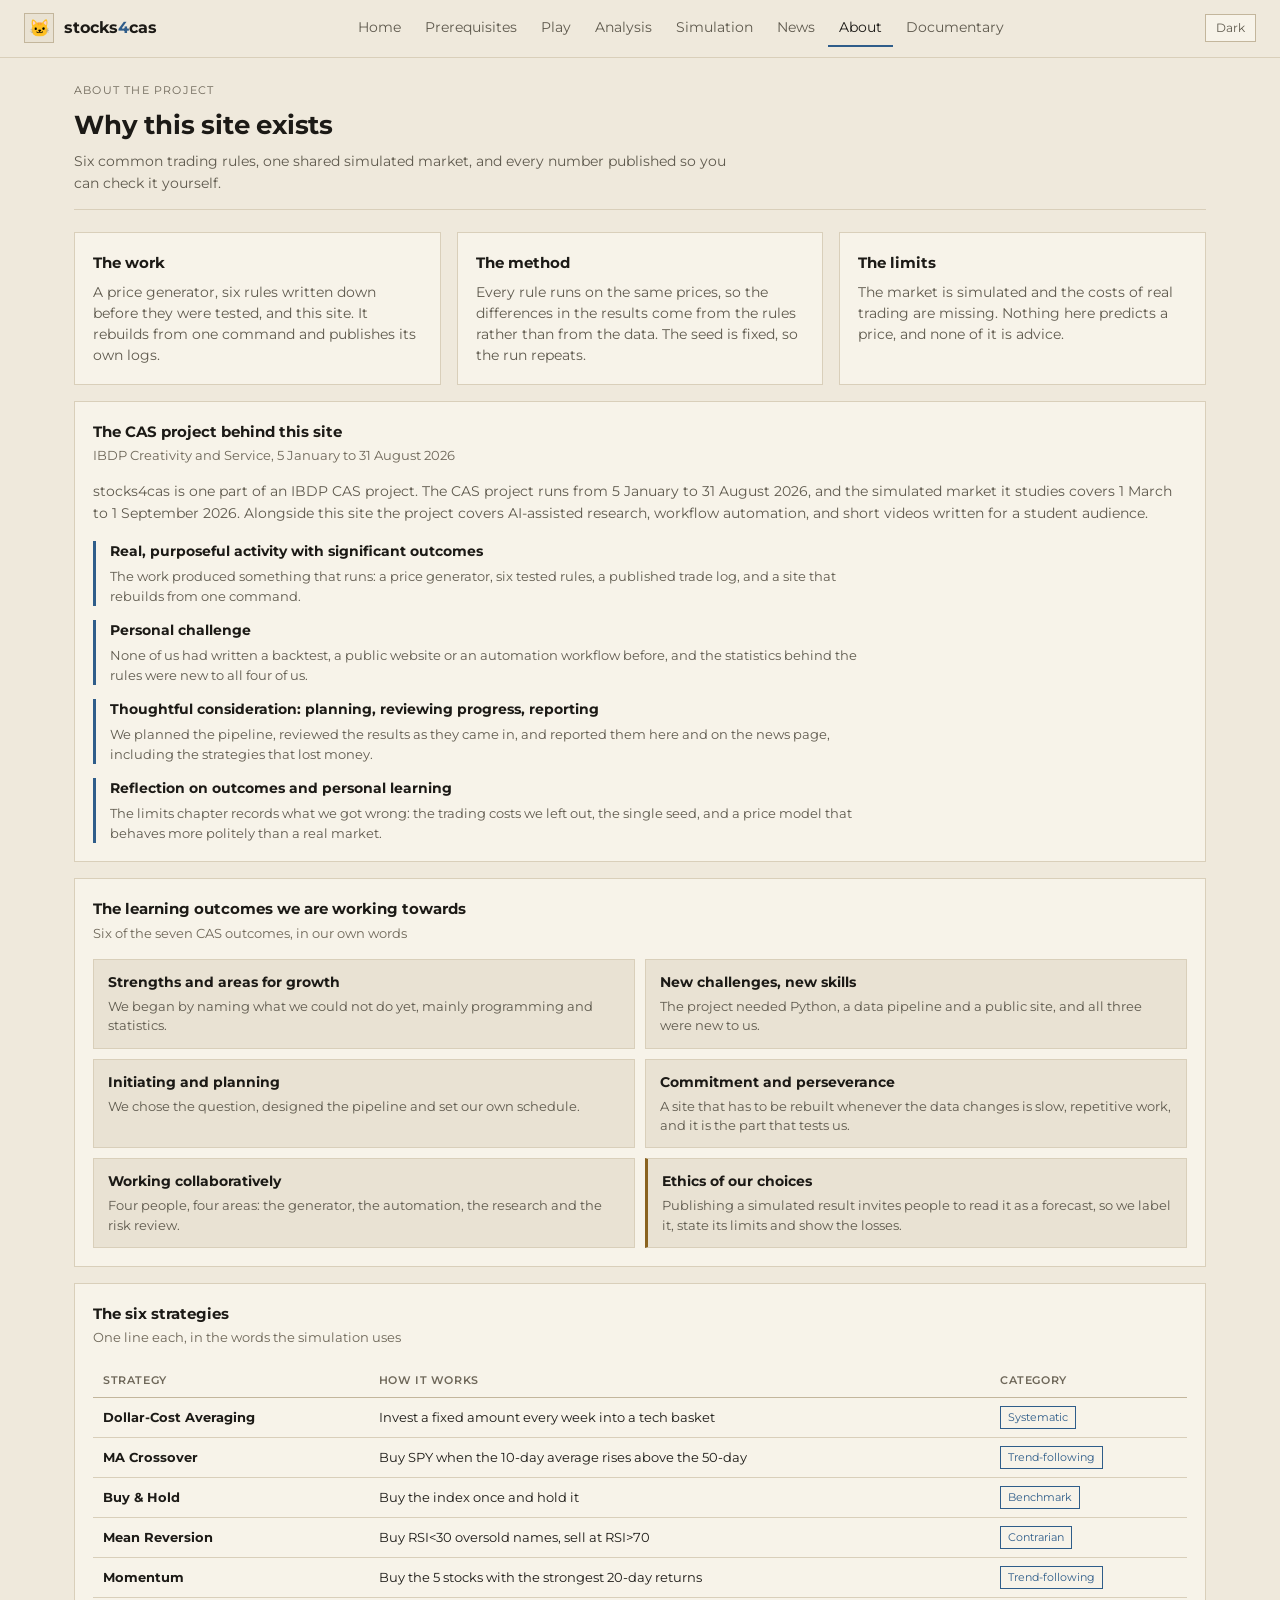
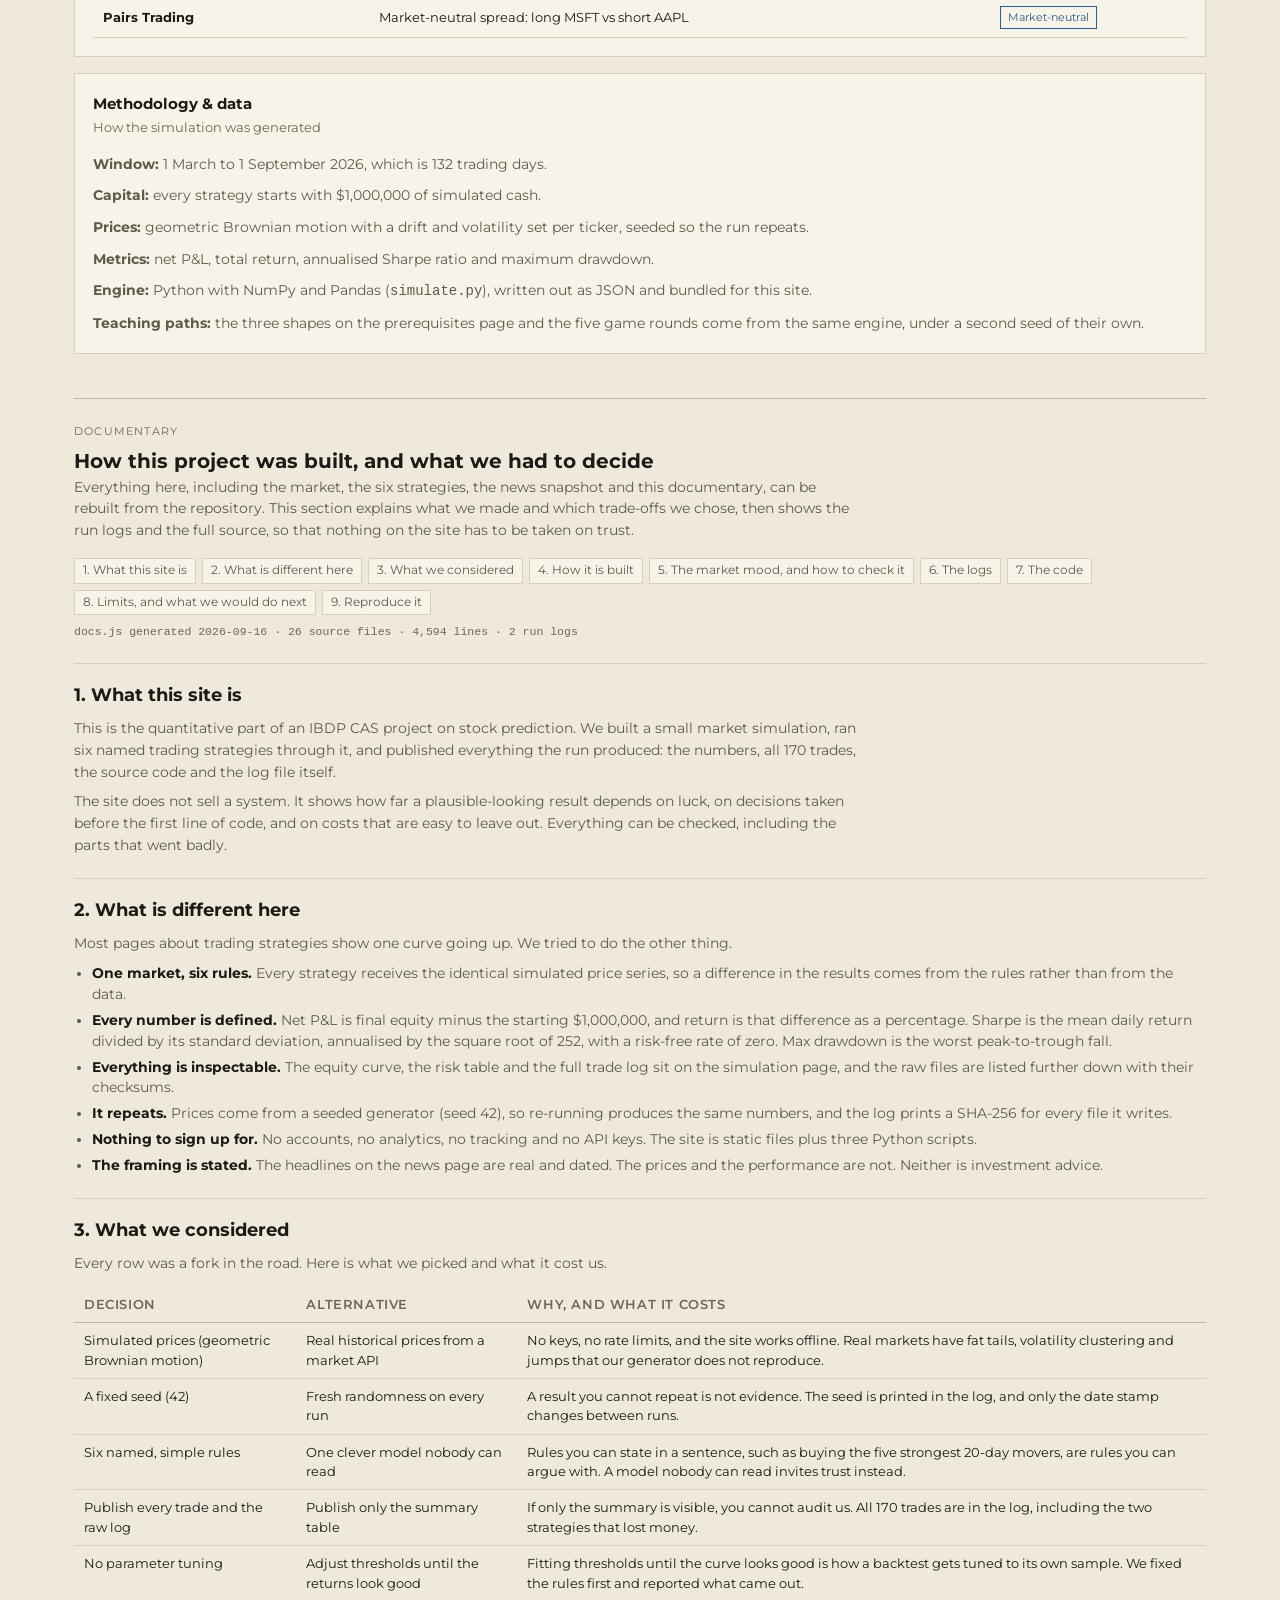
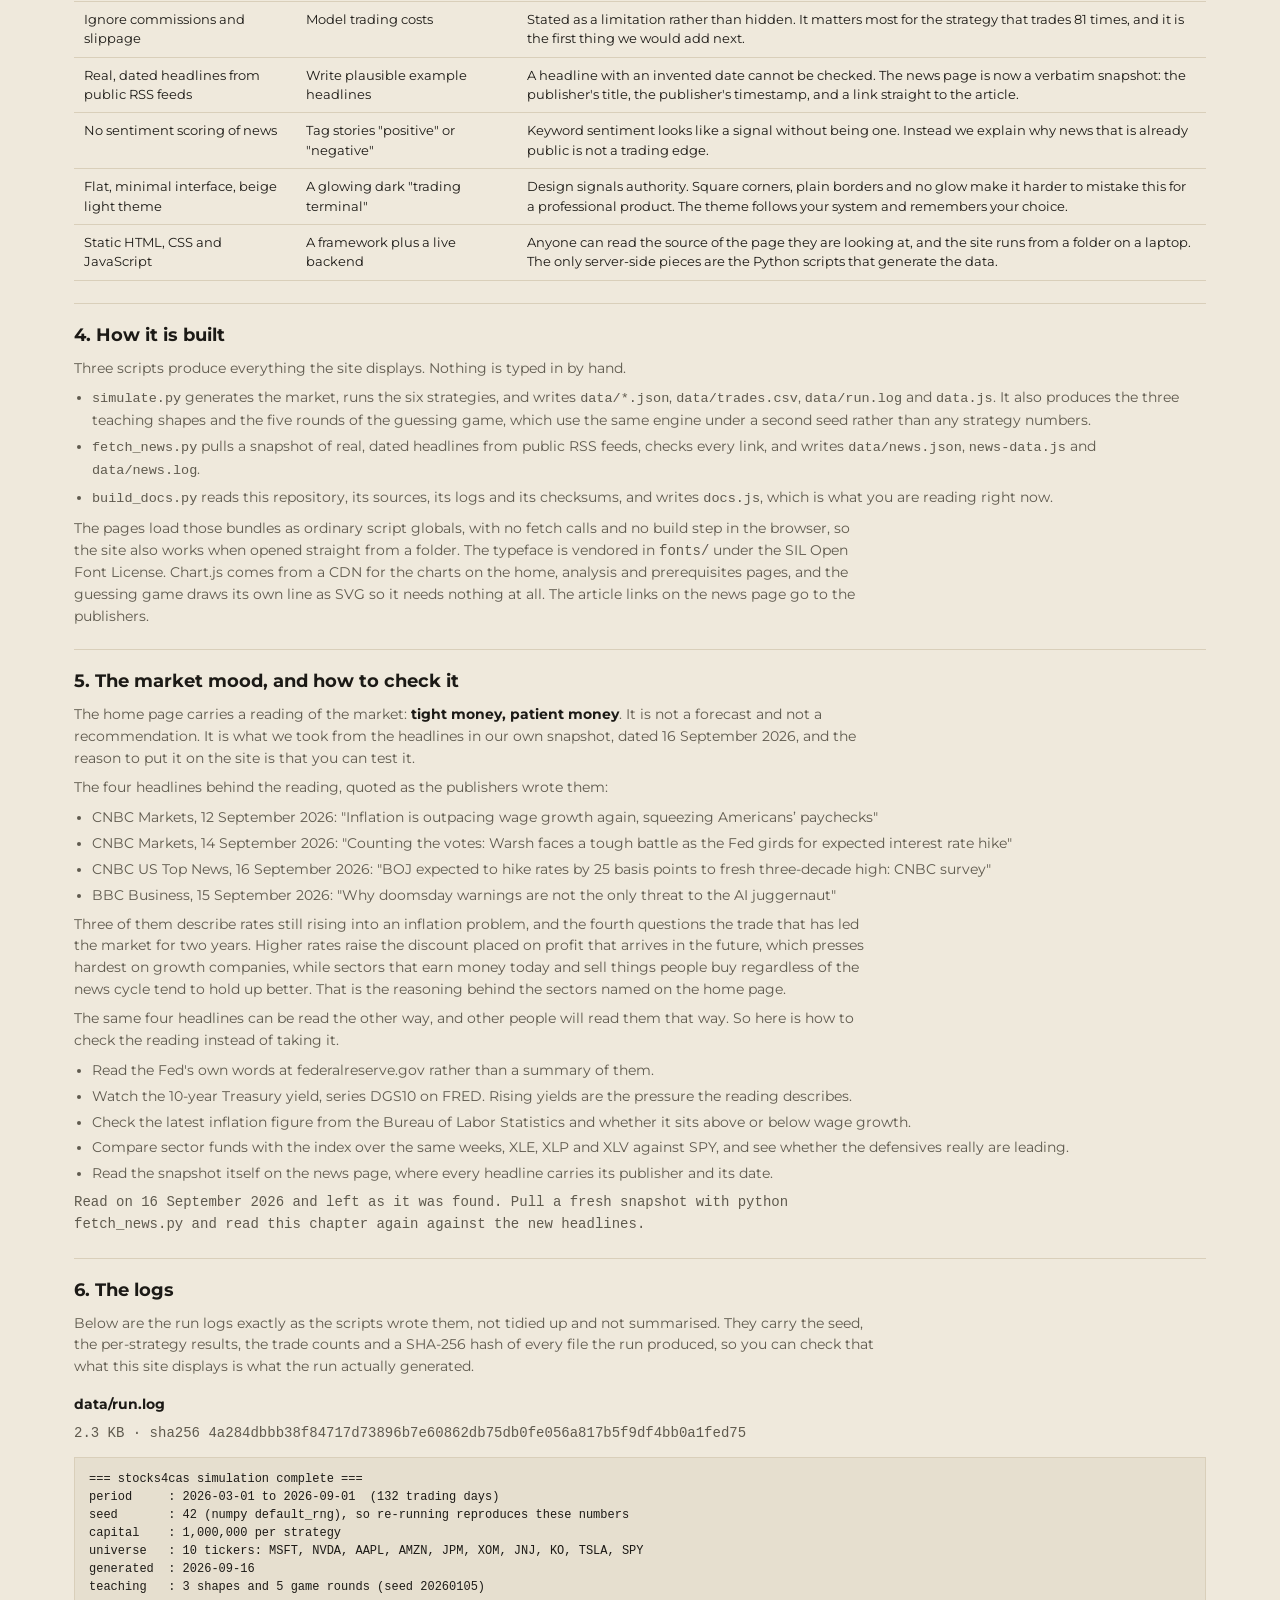
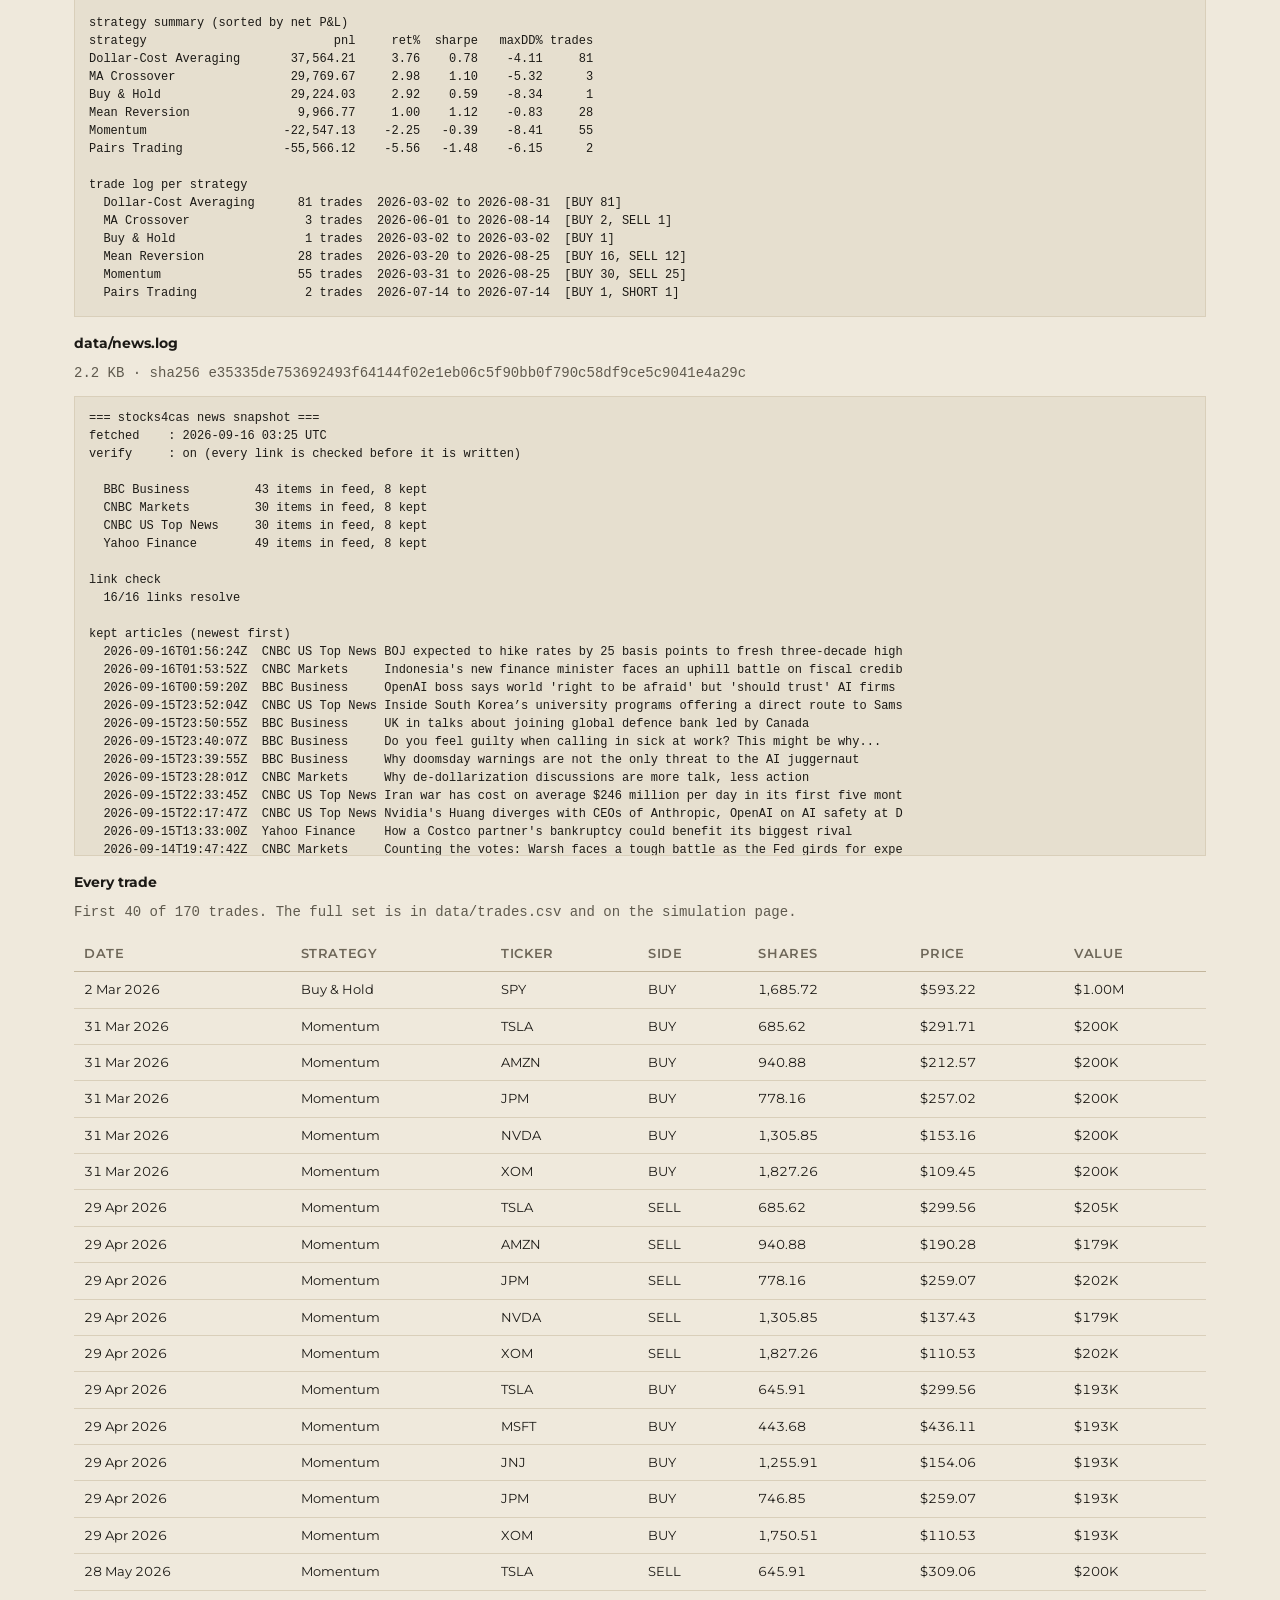
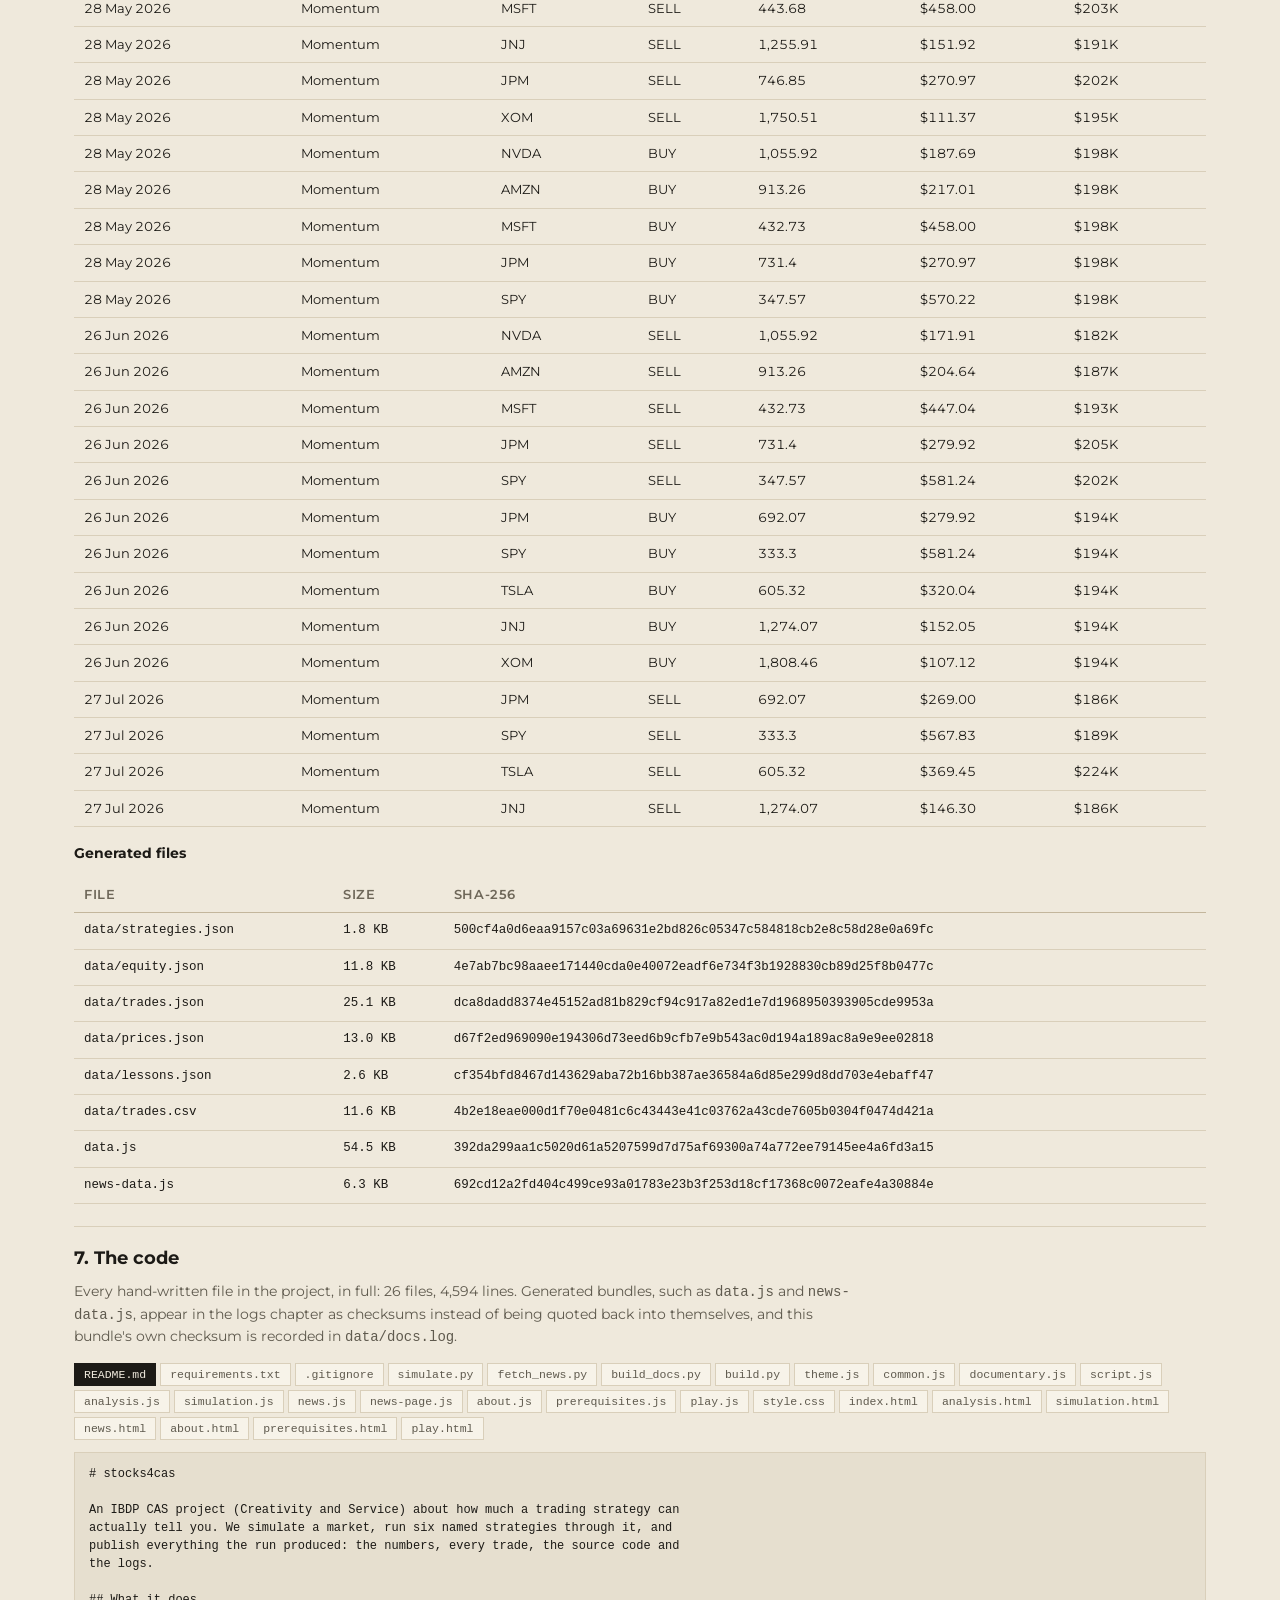
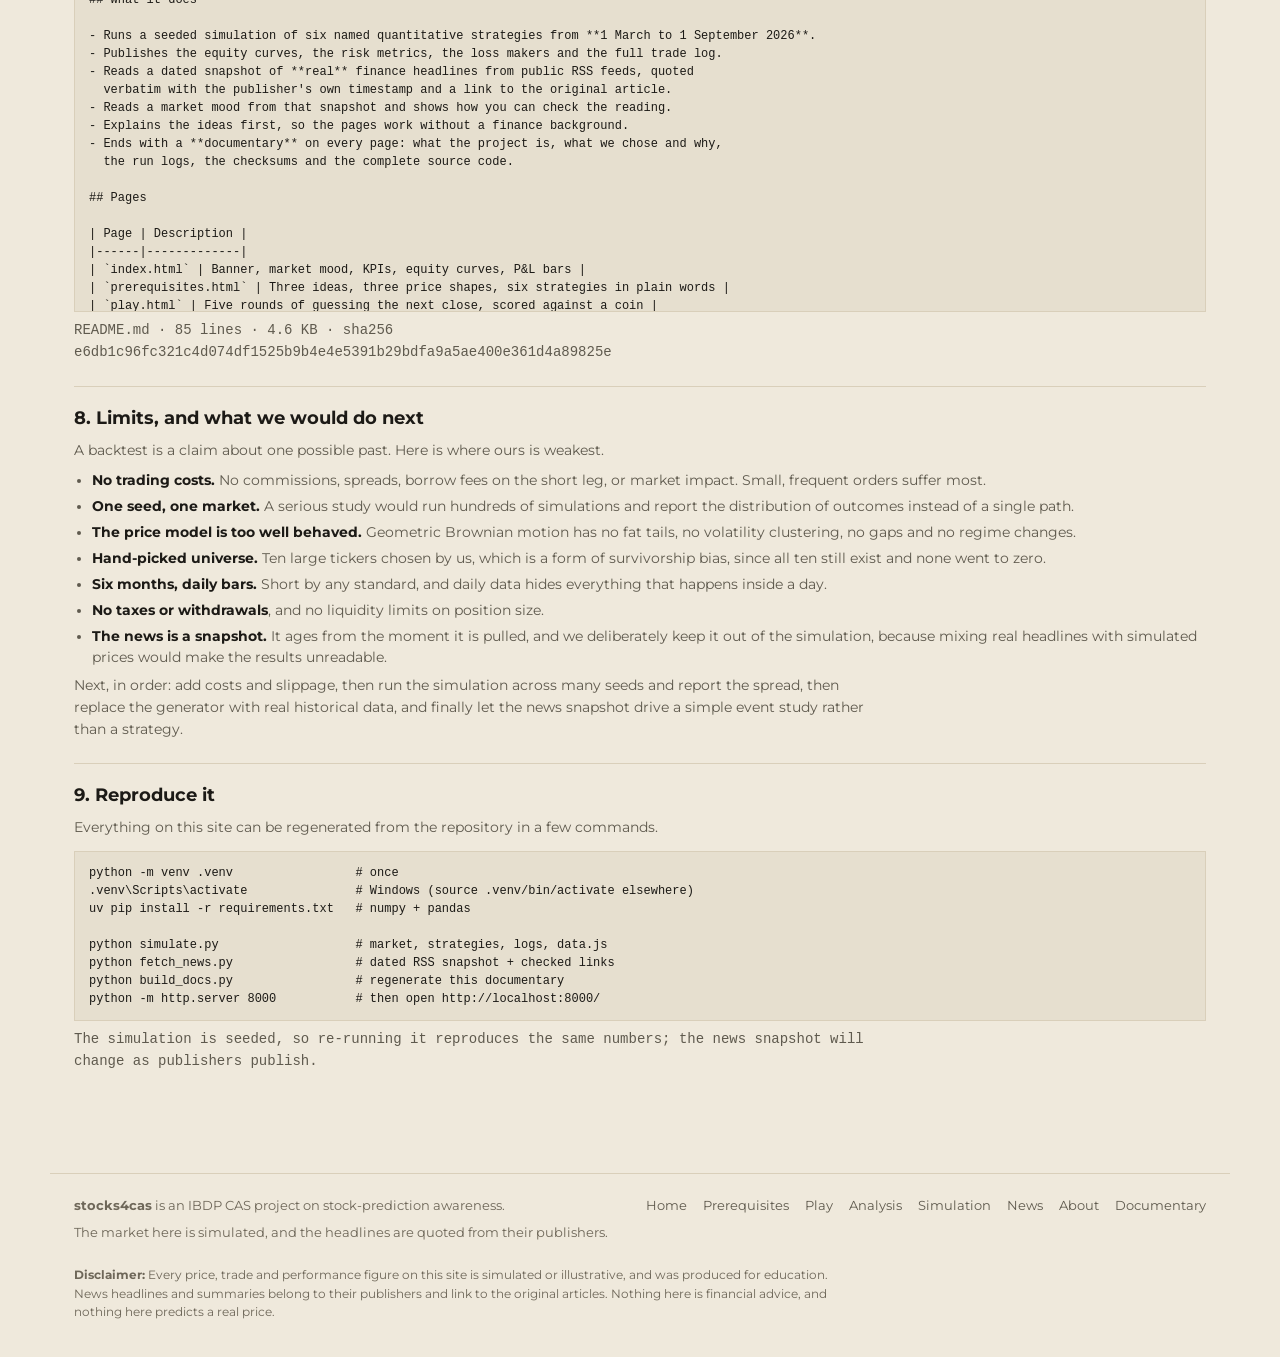
==== commit 9a0396d6: "final change" ====
--- a/about.html
+++ b/about.html
@@ -3,20 +3,23 @@
 <head>
     <meta charset="UTF-8">
     <meta name="viewport" content="width=device-width, initial-scale=1.0">
-    <title>About — stocks4cas</title>
+    <title>About the project | stocks4cas</title>
+    <link rel="preload" href="fonts/montserrat-latin.woff2" as="font" type="font/woff2" crossorigin>
     <link rel="stylesheet" href="style.css">
     <script src="theme.js"></script>
-    <link rel="icon" href="data:image/svg+xml,<svg xmlns='http://www.w3.org/2000/svg' viewBox='0 0 32 32'><rect width='32' height='32' fill='%2315171a'/><text x='16' y='22' font-family='monospace' font-size='13' fill='%23e9e7e2' text-anchor='middle'>s4c</text></svg>">
+    <link rel="icon" href="data:image/svg+xml,<svg xmlns='http://www.w3.org/2000/svg' viewBox='0 0 32 32'><rect width='32' height='32' fill='%2315171a'/><text x='16' y='24' font-family='Segoe UI Emoji,Apple Color Emoji,Noto Color Emoji,sans-serif' font-size='19' text-anchor='middle'>%F0%9F%90%B1</text></svg>">
 </head>
 <body>
 
     <nav class="navbar">
         <div class="brand">
-            <div class="mark">s4c</div>
+            <div class="mark" aria-hidden="true">🐱</div>
             <div class="brand-name">stocks<span>4</span>cas</div>
         </div>
         <div class="nav-links">
             <a href="index.html" data-key="home">Home</a>
+            <a href="prerequisites.html" data-key="prerequisites">Prerequisites</a>
+            <a href="play.html" data-key="play">Play</a>
             <a href="analysis.html" data-key="analysis">Analysis</a>
             <a href="simulation.html" data-key="simulation">Simulation</a>
             <a href="news.html" data-key="news">News</a>
@@ -34,37 +37,34 @@
         <div class="page-head">
             <div>
                 <div class="eyebrow">About the project</div>
-                <h1>Why we built this</h1>
+                <h1>Why this site exists</h1>
                 <p class="sub">
-                    "stocks4cas" exists to raise awareness of stock prediction — what it can do,
-                    what it can't, and why you should think twice before trusting anyone's crystal ball.
+                    Six common trading rules, one shared simulated market, and every number published so
+                    you can check it yourself.
                 </p>
             </div>
         </div>
 
         <div class="grid grid-3 mb-16">
             <div class="card">
-                <div style="font-size:34px;"></div>
-                <h2 class="mt-8">The mission</h2>
-                <p class="muted" style="font-size:14px; margin-top:8px;">
-                    Demystify quantitative finance and algorithmic trading for students and curious
-                    learners. Knowledge is the best defence against hype.
+                <h2>The work</h2>
+                <p class="muted" style="font-size:13.5px; margin-top:8px;">
+                    A price generator, six rules written down before they were tested, and this site. It
+                    rebuilds from one command and publishes its own logs.
                 </p>
             </div>
             <div class="card">
-                <div style="font-size:34px;"></div>
-                <h2 class="mt-8">The method</h2>
-                <p class="muted" style="font-size:14px; margin-top:8px;">
-                    We simulate a realistic market with seeded randomness, then run six named
-                    strategies through a six-month backtest. Same data, very different outcomes.
+                <h2>The method</h2>
+                <p class="muted" style="font-size:13.5px; margin-top:8px;">
+                    Every rule runs on the same prices, so the differences in the results come from the
+                    rules rather than from the data. The seed is fixed, so the run repeats.
                 </p>
             </div>
             <div class="card">
-                <div style="font-size:34px;"></div>
-                <h2 class="mt-8">The honesty</h2>
-                <p class="muted" style="font-size:14px; margin-top:8px;">
-                    Everything here is simulated and educational. Real markets are noisy,
-                    unpredictable and unforgiving. We never claim otherwise.
+                <h2>The limits</h2>
+                <p class="muted" style="font-size:13.5px; margin-top:8px;">
+                    The market is simulated and the costs of real trading are missing. Nothing here
+                    predicts a price, and none of it is advice.
                 </p>
             </div>
         </div>
@@ -72,8 +72,88 @@
         <div class="card">
             <div class="card-head">
                 <div>
+                    <h2>The CAS project behind this site</h2>
+                    <div class="hint">IBDP Creativity and Service, 5 January to 31 August 2026</div>
+                </div>
+            </div>
+            <p class="muted" style="font-size:14px;">
+                stocks4cas is one part of an IBDP CAS project. The CAS project runs from 5 January to
+                31 August 2026, and the simulated market it studies covers 1 March to 1 September 2026.
+                Alongside this site the project covers AI-assisted research, workflow automation, and
+                short videos written for a student audience.
+            </p>
+            <div class="cas-list mt-16">
+                <div class="cas-item">
+                    <h3>Real, purposeful activity with significant outcomes</h3>
+                    <p>
+                        The work produced something that runs: a price generator, six tested rules, a
+                        published trade log, and a site that rebuilds from one command.
+                    </p>
+                </div>
+                <div class="cas-item">
+                    <h3>Personal challenge</h3>
+                    <p>
+                        None of us had written a backtest, a public website or an automation workflow
+                        before, and the statistics behind the rules were new to all four of us.
+                    </p>
+                </div>
+                <div class="cas-item">
+                    <h3>Thoughtful consideration: planning, reviewing progress, reporting</h3>
+                    <p>
+                        We planned the pipeline, reviewed the results as they came in, and reported them
+                        here and on the news page, including the strategies that lost money.
+                    </p>
+                </div>
+                <div class="cas-item">
+                    <h3>Reflection on outcomes and personal learning</h3>
+                    <p>
+                        The limits chapter records what we got wrong: the trading costs we left out, the
+                        single seed, and a price model that behaves more politely than a real market.
+                    </p>
+                </div>
+            </div>
+        </div>
+
+        <div class="card mt-16">
+            <div class="card-head">
+                <div>
+                    <h2>The learning outcomes we are working towards</h2>
+                    <div class="hint">Six of the seven CAS outcomes, in our own words</div>
+                </div>
+            </div>
+            <div class="fact-grid">
+                <div class="fact">
+                    <h3>Strengths and areas for growth</h3>
+                    <p>We began by naming what we could not do yet, mainly programming and statistics.</p>
+                </div>
+                <div class="fact">
+                    <h3>New challenges, new skills</h3>
+                    <p>The project needed Python, a data pipeline and a public site, and all three were new to us.</p>
+                </div>
+                <div class="fact">
+                    <h3>Initiating and planning</h3>
+                    <p>We chose the question, designed the pipeline and set our own schedule.</p>
+                </div>
+                <div class="fact">
+                    <h3>Commitment and perseverance</h3>
+                    <p>A site that has to be rebuilt whenever the data changes is slow, repetitive work, and it is the part that tests us.</p>
+                </div>
+                <div class="fact">
+                    <h3>Working collaboratively</h3>
+                    <p>Four people, four areas: the generator, the automation, the research and the risk review.</p>
+                </div>
+                <div class="fact watch">
+                    <h3>Ethics of our choices</h3>
+                    <p>Publishing a simulated result invites people to read it as a forecast, so we label it, state its limits and show the losses.</p>
+                </div>
+            </div>
+        </div>
+
+        <div class="card mt-16">
+            <div class="card-head">
+                <div>
                     <h2>The six strategies</h2>
-                    <div class="hint">A quick glossary of the quant approaches we backtested</div>
+                    <div class="hint">One line each, in the words the simulation uses</div>
                 </div>
             </div>
             <div class="table-scroll">
@@ -93,12 +173,13 @@
                     <div class="hint">How the simulation was generated</div>
                 </div>
             </div>
-            <div style="display:flex; flex-direction:column; gap:10px; font-size:14px;" class="muted">
-                <p> <strong>Window:</strong> 1 March 2026 → 1 September 2026 (132 trading days).</p>
-                <p> <strong>Capital:</strong> Each strategy begins with $1,000,000 of simulated cash.</p>
-                <p> <strong>Prices:</strong> Geometric Brownian motion with per-ticker drift and volatility, seeded for reproducibility.</p>
-                <p> <strong>Metrics:</strong> Net P&amp;L, total return, annualised Sharpe ratio and maximum drawdown.</p>
-                <p> <strong>Engine:</strong> Python + NumPy/Pandas (<code>simulate.py</code>), output as JSON consumed by this site.</p>
+            <div class="muted" style="display:flex; flex-direction:column; gap:10px; font-size:14px;">
+                <p><strong>Window:</strong> 1 March to 1 September 2026, which is 132 trading days.</p>
+                <p><strong>Capital:</strong> every strategy starts with $1,000,000 of simulated cash.</p>
+                <p><strong>Prices:</strong> geometric Brownian motion with a drift and volatility set per ticker, seeded so the run repeats.</p>
+                <p><strong>Metrics:</strong> net P&amp;L, total return, annualised Sharpe ratio and maximum drawdown.</p>
+                <p><strong>Engine:</strong> Python with NumPy and Pandas (<code>simulate.py</code>), written out as JSON and bundled for this site.</p>
+                <p><strong>Teaching paths:</strong> the three shapes on the prerequisites page and the five game rounds come from the same engine, under a second seed of their own.</p>
             </div>
         </div>
 
--- a/style.css
+++ b/style.css
@@ -7,6 +7,30 @@
    Deliberately plain: square corners everywhere, 1px rules,
    flat fills, no shadows, no gradients, no blur, no animation.
    ============================================================ */
+
+/* ---------------- typeface ----------------
+   Montserrat is vendored in fonts/ under the SIL Open Font License 1.1
+   (see fonts/OFL.txt), so the site keeps its typeface without a network.
+   The unicode-range lists are the ones Google Fonts publishes, so a
+   browser only reads the file it actually needs. */
+
+@font-face {
+    font-family: "Montserrat";
+    font-style: normal;
+    font-weight: 400 800;
+    font-display: swap;
+    src: url("fonts/montserrat-latin.woff2") format("woff2");
+    unicode-range: U+0000-00FF, U+0131, U+0152-0153, U+02BB-02BC, U+02C6, U+02DA, U+02DC, U+0304, U+0308, U+0329, U+2000-206F, U+20AC, U+2122, U+2191, U+2193, U+2212, U+2215, U+FEFF, U+FFFD;
+}
+
+@font-face {
+    font-family: "Montserrat";
+    font-style: normal;
+    font-weight: 400 800;
+    font-display: swap;
+    src: url("fonts/montserrat-latin-ext.woff2") format("woff2");
+    unicode-range: U+0100-02BA, U+02BD-02C5, U+02C7-02CC, U+02CE-02D7, U+02DD-02FF, U+0304, U+0308, U+0329, U+1D00-1DBF, U+1E00-1E9F, U+1EF2-1EFF, U+2020, U+20A0-20AB, U+20AD-20C0, U+2113, U+2C60-2C7F, U+A720-A7FF;
+}
 
 :root,
 [data-theme="dark"] {
@@ -48,7 +72,12 @@
 }
 
 :root {
-    --font: "Segoe UI", system-ui, -apple-system, Arial, sans-serif;
+    /* Body, headings and interface text. */
+    --font: "Montserrat", "Segoe UI", system-ui, -apple-system, Arial, sans-serif;
+    /* Numbers and readouts. Montserrat is not monospaced, so columns line up
+       with tabular figures instead of a fixed character width. */
+    --num: "Montserrat", "Segoe UI", system-ui, -apple-system, Arial, sans-serif;
+    /* Code, file paths and hashes, and nothing else. */
     --mono: Consolas, "SFMono-Regular", "Liberation Mono", "Courier New", monospace;
     --maxw: 1180px;
 }
@@ -96,12 +125,11 @@
     height: 30px;
     display: grid;
     place-items: center;
-    font-family: var(--mono);
-    font-size: 12px;
-    font-weight: 700;
+    font-family: "Segoe UI Emoji", "Apple Color Emoji", "Noto Color Emoji", sans-serif;
+    font-size: 17px;
+    line-height: 1;
     border: 1px solid var(--line-strong);
     background: var(--panel-2);
-    color: var(--text);
 }
 
 .brand .brand-name span { color: var(--accent); }
@@ -119,7 +147,7 @@
 .nav-links a.active { color: var(--text); border-bottom-color: var(--accent); }
 
 .nav-badge {
-    font-family: var(--mono);
+    font-family: var(--font);
     font-size: 10px;
     text-transform: uppercase;
     letter-spacing: 0.5px;
@@ -132,7 +160,7 @@
 .nav-tools { display: flex; align-items: center; gap: 8px; }
 
 .theme-toggle {
-    font-family: var(--mono);
+    font-family: var(--font);
     font-size: 11.5px;
     padding: 6px 10px;
     background: var(--panel);
@@ -178,7 +206,7 @@
 .page-head .sub { color: var(--muted); margin-top: 6px; font-size: 14px; max-width: 680px; }
 
 .eyebrow {
-    font-family: var(--mono);
+    font-family: var(--font);
     font-size: 11px;
     text-transform: uppercase;
     letter-spacing: 1.2px;
@@ -219,7 +247,7 @@
 }
 
 .kpi .label {
-    font-family: var(--mono);
+    font-family: var(--font);
     font-size: 11px;
     text-transform: uppercase;
     letter-spacing: 0.6px;
@@ -227,7 +255,7 @@
 }
 
 .kpi .value {
-    font-family: var(--mono);
+    font-family: var(--num);
     font-size: 22px;
     font-weight: 700;
     margin-top: 6px;
@@ -241,12 +269,13 @@
 
 .pill {
     display: inline-block;
-    font-family: var(--mono);
+    font-family: var(--num);
     font-size: 11px;
     padding: 2px 7px;
     border: 1px solid var(--line-strong);
     color: var(--muted);
     white-space: nowrap;
+    font-variant-numeric: tabular-nums;
 }
 
 .pill.up { border-color: var(--profit); color: var(--profit); }
@@ -299,7 +328,7 @@
     align-items: center;
     justify-content: flex-end;
     padding: 0 6px;
-    font-family: var(--mono);
+    font-family: var(--num);
     font-size: 11px;
     color: #fff;
     min-width: 6px;
@@ -308,7 +337,7 @@
 .bar-fill.profit { background: var(--profit); }
 .bar-fill.loss { background: var(--loss); }
 
-.bar-val { font-family: var(--mono); font-size: 12.5px; text-align: right; }
+.bar-val { font-family: var(--num); font-size: 12.5px; text-align: right; font-variant-numeric: tabular-nums; }
 
 /* ---------------- tables ---------------- */
 
@@ -319,7 +348,7 @@
 th, td { text-align: left; padding: 8px 10px; border-bottom: 1px solid var(--line); }
 
 th {
-    font-family: var(--mono);
+    font-family: var(--font);
     font-size: 11px;
     text-transform: uppercase;
     letter-spacing: 0.6px;
@@ -331,6 +360,11 @@
 tbody tr:hover { background: var(--panel-2); }
 
 td.mono, .mono { font-family: var(--mono); font-variant-numeric: tabular-nums; }
+td.num, .num { font-family: var(--num); font-variant-numeric: tabular-nums; }
+
+/* Code, file paths and hashes keep the monospaced face; everything readable as
+   prose or as a number uses Montserrat. */
+code, kbd, pre { font-family: var(--mono); }
 
 .side-buy { color: var(--profit); font-weight: 700; }
 .side-sell { color: var(--loss); font-weight: 700; }
@@ -350,7 +384,7 @@
     background: transparent;
     color: var(--muted);
     padding: 7px 13px;
-    font-family: var(--mono);
+    font-family: var(--font);
     font-size: 12px;
     cursor: pointer;
 }
@@ -365,7 +399,7 @@
     color: var(--text);
     padding: 7px 10px;
     font-size: 13px;
-    font-family: var(--mono);
+    font-family: var(--font);
 }
 
 select:focus, input:focus { outline: 1px solid var(--accent); border-color: var(--accent); }
@@ -416,8 +450,8 @@
 }
 
 .ticker-item { display: inline-flex; gap: 7px; align-items: baseline; font-size: 13px; }
-.ticker-item .t { font-weight: 700; font-family: var(--mono); }
-.ticker-item .p { color: var(--muted); font-family: var(--mono); font-variant-numeric: tabular-nums; }
+.ticker-item .t { font-weight: 700; font-family: var(--num); }
+.ticker-item .p { color: var(--muted); font-family: var(--num); font-variant-numeric: tabular-nums; }
 
 .news-list { display: flex; flex-direction: column; gap: 10px; }
 
@@ -441,9 +475,10 @@
     align-items: center;
     flex-wrap: wrap;
     margin-top: 8px;
-    font-family: var(--mono);
+    font-family: var(--num);
     font-size: 11px;
     color: var(--faint);
+    font-variant-numeric: tabular-nums;
 }
 
 .news-meta .source { color: var(--accent); }
@@ -476,7 +511,7 @@
 .doc-toc { display: flex; flex-wrap: wrap; gap: 6px; margin: 16px 0 4px; }
 
 .doc-toc a {
-    font-family: var(--mono);
+    font-family: var(--font);
     font-size: 11.5px;
     padding: 3px 8px;
     border: 1px solid var(--line);
@@ -567,6 +602,118 @@
 .mt-16 { margin-top: 16px; }
 .mb-8 { margin-bottom: 8px; }
 .mb-16 { margin-bottom: 16px; }
+
+/* ---------------- market mood ---------------- */
+
+.mood {
+    background: var(--panel);
+    border: 1px solid var(--line);
+    padding: 20px 22px;
+    margin-bottom: 20px;
+}
+
+.mood-phrase { font-size: 21px; font-weight: 700; letter-spacing: -0.2px; }
+.mood-sub { color: var(--muted); font-size: 13.5px; margin-top: 6px; max-width: 760px; }
+.mood-meta { display: flex; align-items: center; gap: 10px; flex-wrap: wrap; margin-top: 12px; }
+
+.fact-grid { display: grid; grid-template-columns: repeat(2, 1fr); gap: 10px; margin-top: 14px; }
+
+.fact { border: 1px solid var(--line); background: var(--panel-2); padding: 12px 14px; }
+.fact h3 { font-size: 13.5px; font-weight: 700; color: var(--text); }
+.fact p { font-size: 12.5px; color: var(--muted); margin-top: 4px; }
+.fact.watch { border-left: 3px solid var(--warn); }
+
+/* The popup opens on hover, and on a tap or a keyboard focus. */
+.tip { position: relative; display: inline-block; }
+
+.tip-toggle {
+    font-family: var(--font);
+    font-size: 12.5px;
+    padding: 6px 11px;
+    background: var(--panel-2);
+    border: 1px solid var(--line-strong);
+    color: var(--text);
+    cursor: pointer;
+}
+
+.tip-toggle:hover { border-color: var(--accent); color: var(--accent); }
+
+.tip-panel {
+    display: none;
+    position: absolute;
+    left: 0;
+    top: calc(100% + 8px);
+    z-index: 40;
+    width: min(620px, calc(100vw - 48px));
+    background: var(--panel-2);
+    border: 1px solid var(--line-strong);
+    padding: 16px 18px;
+}
+
+.tip:hover .tip-panel, .tip.open .tip-panel, .tip:focus-within .tip-panel { display: block; }
+
+.tip-panel h4 {
+    font-size: 12px;
+    font-weight: 700;
+    text-transform: uppercase;
+    letter-spacing: 0.6px;
+    color: var(--text);
+    margin-top: 12px;
+}
+
+.tip-panel h4:first-child { margin-top: 0; }
+.tip-panel p, .tip-panel li { font-size: 12.5px; color: var(--muted); }
+.tip-panel p { margin-top: 5px; }
+.tip-panel ul { margin: 6px 0 0 16px; }
+.tip-panel li { margin-bottom: 4px; }
+.tip-panel a { color: var(--accent); text-decoration: underline; text-underline-offset: 2px; }
+
+/* ---------------- the guessing game ---------------- */
+
+.game-grid { display: grid; grid-template-columns: 2fr 1fr; gap: 16px; }
+
+.pips { display: flex; gap: 6px; }
+.pip { width: 26px; height: 6px; background: var(--line-strong); }
+.pip.done { background: var(--accent); }
+.pip.right { background: var(--profit); }
+.pip.wrong { background: var(--loss); }
+
+.spark { background: var(--panel-2); border: 1px solid var(--line); padding: 8px; }
+.spark svg { display: block; width: 100%; height: 240px; color: var(--accent); }
+.spark rect.now { fill: var(--text); }
+
+.game-actions { display: flex; gap: 10px; flex-wrap: wrap; margin-top: 14px; }
+
+.game-btn {
+    font-family: var(--font);
+    font-size: 15px;
+    font-weight: 700;
+    padding: 13px 26px;
+    background: var(--panel);
+    border: 1px solid var(--line-strong);
+    color: var(--text);
+    cursor: pointer;
+}
+
+.game-btn:hover:not([disabled]) { border-color: var(--accent); color: var(--accent); }
+.game-btn[disabled] { color: var(--faint); cursor: default; }
+
+.game-feedback { font-size: 13.5px; color: var(--muted); margin-top: 12px; min-height: 21px; }
+
+.verdict {
+    font-family: var(--num);
+    font-size: 22px;
+    font-weight: 800;
+    font-variant-numeric: tabular-nums;
+}
+
+/* ---------------- CAS ---------------- */
+
+.cas-item { border-left: 3px solid var(--accent); padding-left: 14px; }
+.cas-item h3 { font-size: 13.5px; font-weight: 700; color: var(--text); }
+.cas-item p { font-size: 13px; color: var(--muted); margin-top: 4px; max-width: 780px; }
+
+.cas-list { display: grid; gap: 14px; }
 
 /* ---------------- responsive ---------------- */
 
@@ -602,3 +749,18 @@
     .bar-val { text-align: left; }
     .footer { flex-direction: column; }
 }
+
+/* The newer blocks stack on narrow screens, and the popup joins the normal
+   flow there, since a panel that only opens on hover is unusable on a phone. */
+
+@media (max-width: 980px) {
+    .game-grid { grid-template-columns: 1fr; }
+}
+
+@media (max-width: 700px) {
+    .fact-grid { grid-template-columns: 1fr; }
+    .tip { display: block; }
+    .tip-panel { position: static; width: auto; margin-top: 10px; }
+    .tip:hover .tip-panel { display: none; }
+    .tip.open .tip-panel { display: block; }
+}
